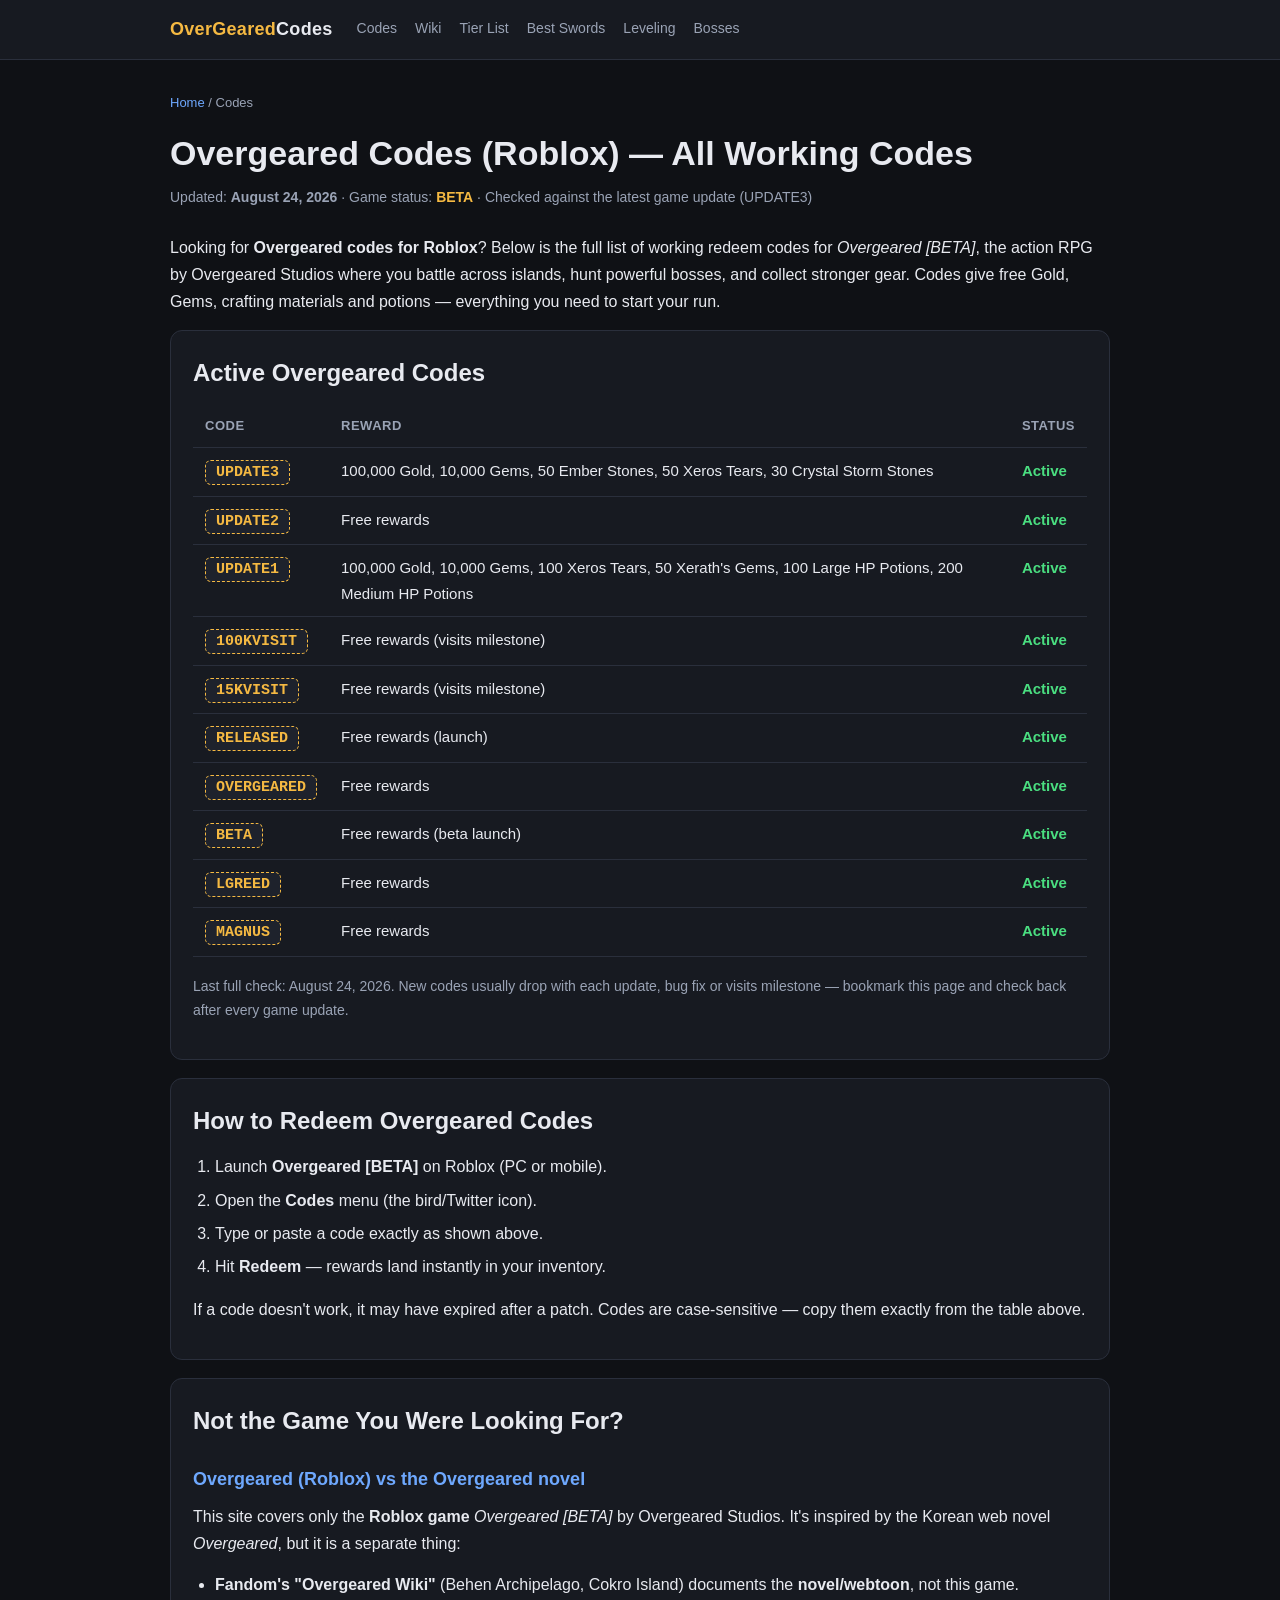
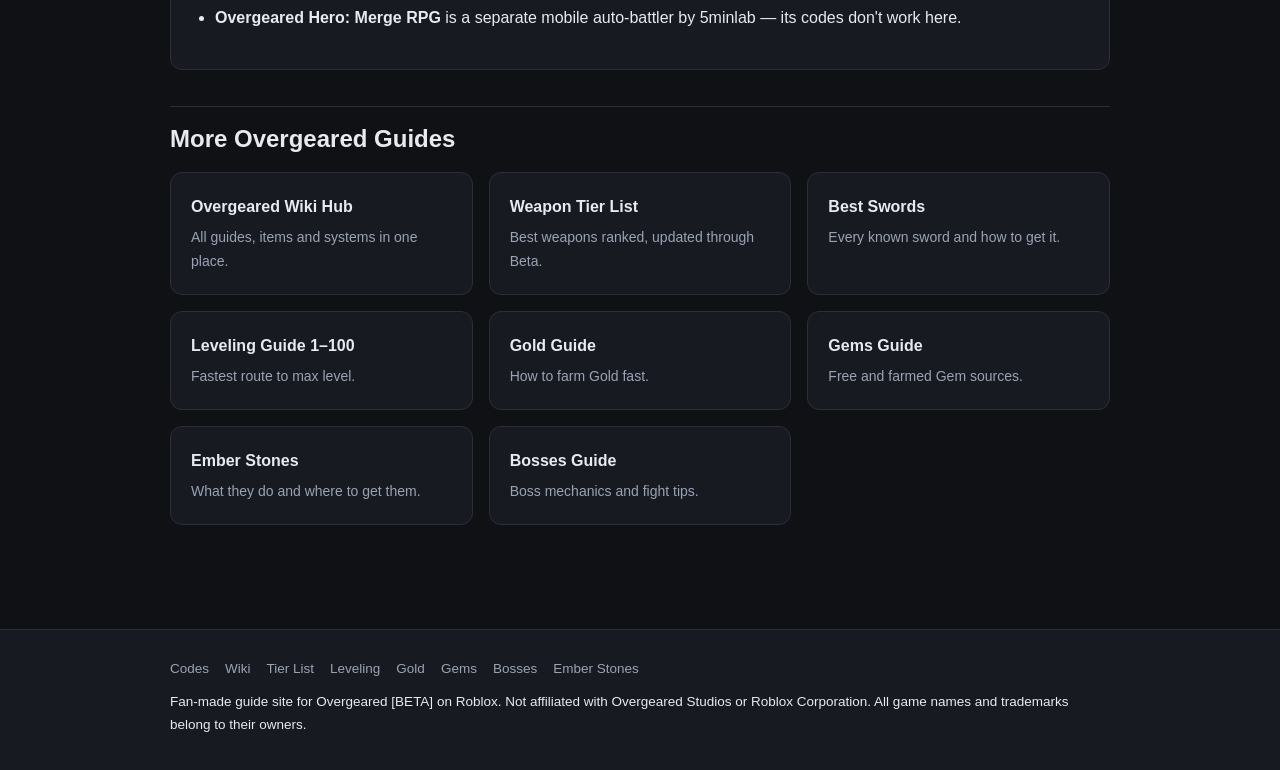
==== index.html @ c85db1fd "overgeared codes site: 9 pages, seo optimized" ====
<!DOCTYPE html>
<html lang="en">
<head>
  <meta charset="UTF-8">
  <meta name="viewport" content="width=device-width, initial-scale=1.0">
  <title>Overgeared Codes (Roblox) — All Working Codes, August 2026</title>
  <meta name="description" content="All working Overgeared codes for Roblox, updated August 2026. Redeem for free Gold, Gems, Ember Stones and Xeros Tears. Full reward list and how to redeem.">
  <link rel="canonical" href="https://overgeared-site.vercel.app/index.html">
  <link rel="stylesheet" href="style.css">
  <!-- GA snippet placeholder: add gtag in Level 5 -->
</head>
<body>
  <header class="site-header">
    <div class="header-inner">
      <a class="brand" href="./index.html">OverGeared<span>Codes</span></a>
      <nav class="nav">
        <a href="./index.html">Codes</a>
        <a href="./wiki.html">Wiki</a>
        <a href="./tier-list.html">Tier List</a>
        <a href="./best-swords.html">Best Swords</a>
        <a href="./leveling-guide.html">Leveling</a>
        <a href="./bosses.html">Bosses</a>
      </nav>
    </div>
  </header>

  <main>
    <p class="breadcrumb"><a href="./index.html">Home</a> / Codes</p>
    <h1>Overgeared Codes (Roblox) — All Working Codes</h1>
    <p class="meta-line">Updated: <strong>August 24, 2026</strong> · Game status: <span class="status-beta">BETA</span> · Checked against the latest game update (UPDATE3)</p>

    <p>Looking for <strong>Overgeared codes for Roblox</strong>? Below is the full list of working redeem codes for <em>Overgeared [BETA]</em>, the action RPG by Overgeared Studios where you battle across islands, hunt powerful bosses, and collect stronger gear. Codes give free Gold, Gems, crafting materials and potions — everything you need to start your run.</p>

    <div class="card">
      <h2>Active Overgeared Codes</h2>
      <table>
        <tr><th>Code</th><th>Reward</th><th>Status</th></tr>
        <tr><td><span class="code">UPDATE3</span></td><td>100,000 Gold, 10,000 Gems, 50 Ember Stones, 50 Xeros Tears, 30 Crystal Storm Stones</td><td class="status-active">Active</td></tr>
        <tr><td><span class="code">UPDATE2</span></td><td>Free rewards</td><td class="status-active">Active</td></tr>
        <tr><td><span class="code">UPDATE1</span></td><td>100,000 Gold, 10,000 Gems, 100 Xeros Tears, 50 Xerath's Gems, 100 Large HP Potions, 200 Medium HP Potions</td><td class="status-active">Active</td></tr>
        <tr><td><span class="code">100KVISIT</span></td><td>Free rewards (visits milestone)</td><td class="status-active">Active</td></tr>
        <tr><td><span class="code">15KVISIT</span></td><td>Free rewards (visits milestone)</td><td class="status-active">Active</td></tr>
        <tr><td><span class="code">RELEASED</span></td><td>Free rewards (launch)</td><td class="status-active">Active</td></tr>
        <tr><td><span class="code">OVERGEARED</span></td><td>Free rewards</td><td class="status-active">Active</td></tr>
        <tr><td><span class="code">BETA</span></td><td>Free rewards (beta launch)</td><td class="status-active">Active</td></tr>
        <tr><td><span class="code">LGREED</span></td><td>Free rewards</td><td class="status-active">Active</td></tr>
        <tr><td><span class="code">MAGNUS</span></td><td>Free rewards</td><td class="status-active">Active</td></tr>
      </table>
      <p style="font-size:14px;color:var(--text-dim)">Last full check: August 24, 2026. New codes usually drop with each update, bug fix or visits milestone — bookmark this page and check back after every game update.</p>
    </div>

    <div class="card">
      <h2>How to Redeem Overgeared Codes</h2>
      <ol>
        <li>Launch <strong>Overgeared [BETA]</strong> on Roblox (PC or mobile).</li>
        <li>Open the <strong>Codes</strong> menu (the bird/Twitter icon).</li>
        <li>Type or paste a code exactly as shown above.</li>
        <li>Hit <strong>Redeem</strong> — rewards land instantly in your inventory.</li>
      </ol>
      <p>If a code doesn't work, it may have expired after a patch. Codes are case-sensitive — copy them exactly from the table above.</p>
    </div>

    <div class="card">
      <h2>Not the Game You Were Looking For?</h2>
      <h3>Overgeared (Roblox) vs the Overgeared novel</h3>
      <p>This site covers only the <strong>Roblox game</strong> <em>Overgeared [BETA]</em> by Overgeared Studios. It's inspired by the Korean web novel <em>Overgeared</em>, but it is a separate thing:</p>
      <ul>
        <li><strong>Fandom's "Overgeared Wiki"</strong> (Behen Archipelago, Cokro Island) documents the <strong>novel/webtoon</strong>, not this game.</li>
        <li><strong>Overgeared Hero: Merge RPG</strong> is a separate mobile auto-battler by 5minlab — its codes don't work here.</li>
      </ul>
    </div>

    <h2>More Overgeared Guides</h2>
    <div class="hub-grid">
      <a class="hub-card" href="./wiki.html"><h3>Overgeared Wiki Hub</h3><p>All guides, items and systems in one place.</p></a>
      <a class="hub-card" href="./tier-list.html"><h3>Weapon Tier List</h3><p>Best weapons ranked, updated through Beta.</p></a>
      <a class="hub-card" href="./best-swords.html"><h3>Best Swords</h3><p>Every known sword and how to get it.</p></a>
      <a class="hub-card" href="./leveling-guide.html"><h3>Leveling Guide 1–100</h3><p>Fastest route to max level.</p></a>
      <a class="hub-card" href="./gold-guide.html"><h3>Gold Guide</h3><p>How to farm Gold fast.</p></a>
      <a class="hub-card" href="./gems-guide.html"><h3>Gems Guide</h3><p>Free and farmed Gem sources.</p></a>
      <a class="hub-card" href="./ember-stones.html"><h3>Ember Stones</h3><p>What they do and where to get them.</p></a>
      <a class="hub-card" href="./bosses.html"><h3>Bosses Guide</h3><p>Boss mechanics and fight tips.</p></a>
    </div>
  </main>

  <footer class="site-footer">
    <div class="footer-inner">
      <nav>
        <a href="./index.html">Codes</a>
        <a href="./wiki.html">Wiki</a>
        <a href="./tier-list.html">Tier List</a>
        <a href="./leveling-guide.html">Leveling</a>
        <a href="./gold-guide.html">Gold</a>
        <a href="./gems-guide.html">Gems</a>
        <a href="./bosses.html">Bosses</a>
        <a href="./ember-stones.html">Ember Stones</a>
      </nav>
      <p>Fan-made guide site for Overgeared [BETA] on Roblox. Not affiliated with Overgeared Studios or Roblox Corporation. All game names and trademarks belong to their owners.</p>
    </div>
  </footer>
</body>
</html>
---- style.css ----
/* Overgeared Codes Hub — Roblox fan guide site */
:root {
  --bg: #0f1115;
  --bg-card: #171a21;
  --bg-card-2: #1e222c;
  --border: #2a2f3c;
  --text: #e8eaf0;
  --text-dim: #9aa3b5;
  --accent: #f5b942;
  --accent-2: #6ea8fe;
  --ok: #4ade80;
  --bad: #f87171;
}
* { box-sizing: border-box; margin: 0; padding: 0; }
html { scroll-behavior: smooth; }
body {
  font-family: -apple-system, BlinkMacSystemFont, "Segoe UI", Roboto, "Helvetica Neue", Arial, sans-serif;
  background: var(--bg); color: var(--text); line-height: 1.7;
}
a { color: var(--accent-2); text-decoration: none; }
a:hover { text-decoration: underline; }

/* header */
.site-header { background: var(--bg-card); border-bottom: 1px solid var(--border); position: sticky; top: 0; z-index: 10; }
.header-inner { max-width: 980px; margin: 0 auto; padding: 14px 20px; display: flex; align-items: center; gap: 24px; flex-wrap: wrap; }
.brand { font-weight: 800; font-size: 18px; color: var(--accent); letter-spacing: .3px; }
.brand span { color: var(--text); }
.nav { display: flex; gap: 18px; flex-wrap: wrap; font-size: 14px; }
.nav a { color: var(--text-dim); }
.nav a:hover { color: var(--text); }

/* layout */
main { max-width: 980px; margin: 0 auto; padding: 32px 20px 64px; }
.breadcrumb { font-size: 13px; color: var(--text-dim); margin-bottom: 18px; }
h1 { font-size: 34px; line-height: 1.25; margin-bottom: 12px; }
h2 { font-size: 24px; margin: 36px 0 12px; padding-top: 12px; border-top: 1px solid var(--border); }
h3 { font-size: 18px; margin: 22px 0 8px; color: var(--accent-2); }
p { margin-bottom: 14px; color: var(--text); }
ul, ol { margin: 0 0 16px 22px; }
li { margin-bottom: 6px; }
.meta-line { color: var(--text-dim); font-size: 14px; margin-bottom: 24px; }

/* cards & tables */
.card { background: var(--bg-card); border: 1px solid var(--border); border-radius: 12px; padding: 22px; margin-bottom: 18px; }
.card h2:first-child, .card h3:first-child { margin-top: 0; border-top: none; padding-top: 0; }
table { width: 100%; border-collapse: collapse; font-size: 15px; margin: 10px 0 18px; }
th, td { text-align: left; padding: 10px 12px; border-bottom: 1px solid var(--border); vertical-align: top; }
th { color: var(--text-dim); font-size: 13px; text-transform: uppercase; letter-spacing: .5px; }
.code { font-family: ui-monospace, SFMono-Regular, Menlo, monospace; background: var(--bg-card-2); border: 1px dashed var(--accent); color: var(--accent); padding: 3px 10px; border-radius: 6px; font-weight: 700; }
.status-active { color: var(--ok); font-weight: 700; }
.status-beta { color: var(--accent); font-weight: 700; }
.callout { background: #1a2030; border-left: 4px solid var(--accent-2); padding: 14px 18px; border-radius: 0 8px 8px 0; margin: 16px 0; font-size: 15px; }
.warn { border-left-color: var(--bad); background: #241a1e; }
.tier-s { color: #f5b942; font-weight: 800; }
.tier-a { color: #6ea8fe; font-weight: 800; }
.tier-b { color: #9aa3b5; font-weight: 800; }
.tag { display: inline-block; background: var(--bg-card-2); border: 1px solid var(--border); color: var(--text-dim); border-radius: 20px; padding: 2px 12px; font-size: 12.5px; margin: 0 6px 8px 0; }

/* hub grid */
.hub-grid { display: grid; grid-template-columns: repeat(auto-fill, minmax(270px, 1fr)); gap: 16px; margin-top: 8px; }
.hub-card { background: var(--bg-card); border: 1px solid var(--border); border-radius: 12px; padding: 20px; transition: border-color .15s; }
.hub-card:hover { border-color: var(--accent); }
.hub-card h3 { margin: 0 0 6px; color: var(--text); font-size: 16px; }
.hub-card p { font-size: 14px; color: var(--text-dim); margin: 0; }

/* footer */
.site-footer { border-top: 1px solid var(--border); background: var(--bg-card); margin-top: 40px; }
.footer-inner { max-width: 980px; margin: 0 auto; padding: 28px 20px; font-size: 13.5px; color: var(--text-dim); }
.footer-inner a { color: var(--text-dim); }
.footer-inner nav { margin-bottom: 10px; display: flex; gap: 16px; flex-wrap: wrap; }

@media (max-width: 640px) {
  h1 { font-size: 26px; }
  .header-inner { gap: 12px; }
}
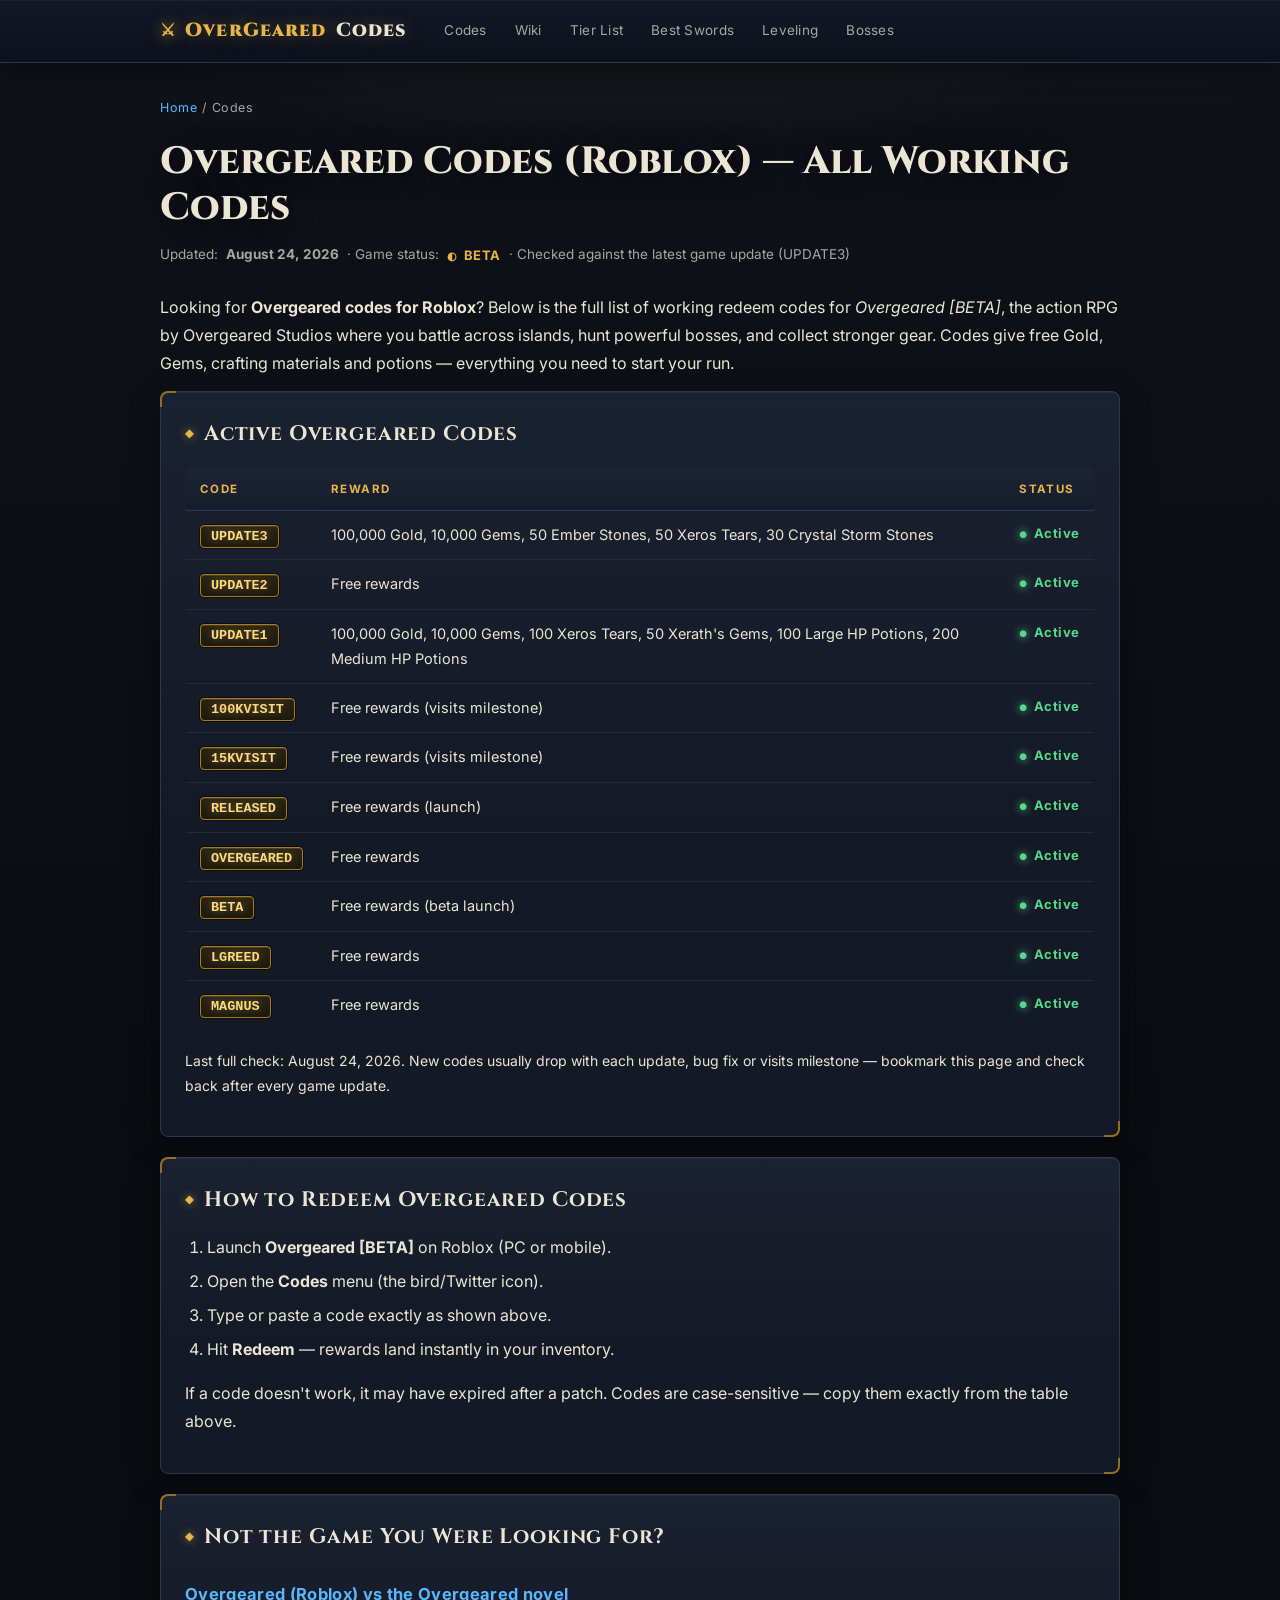
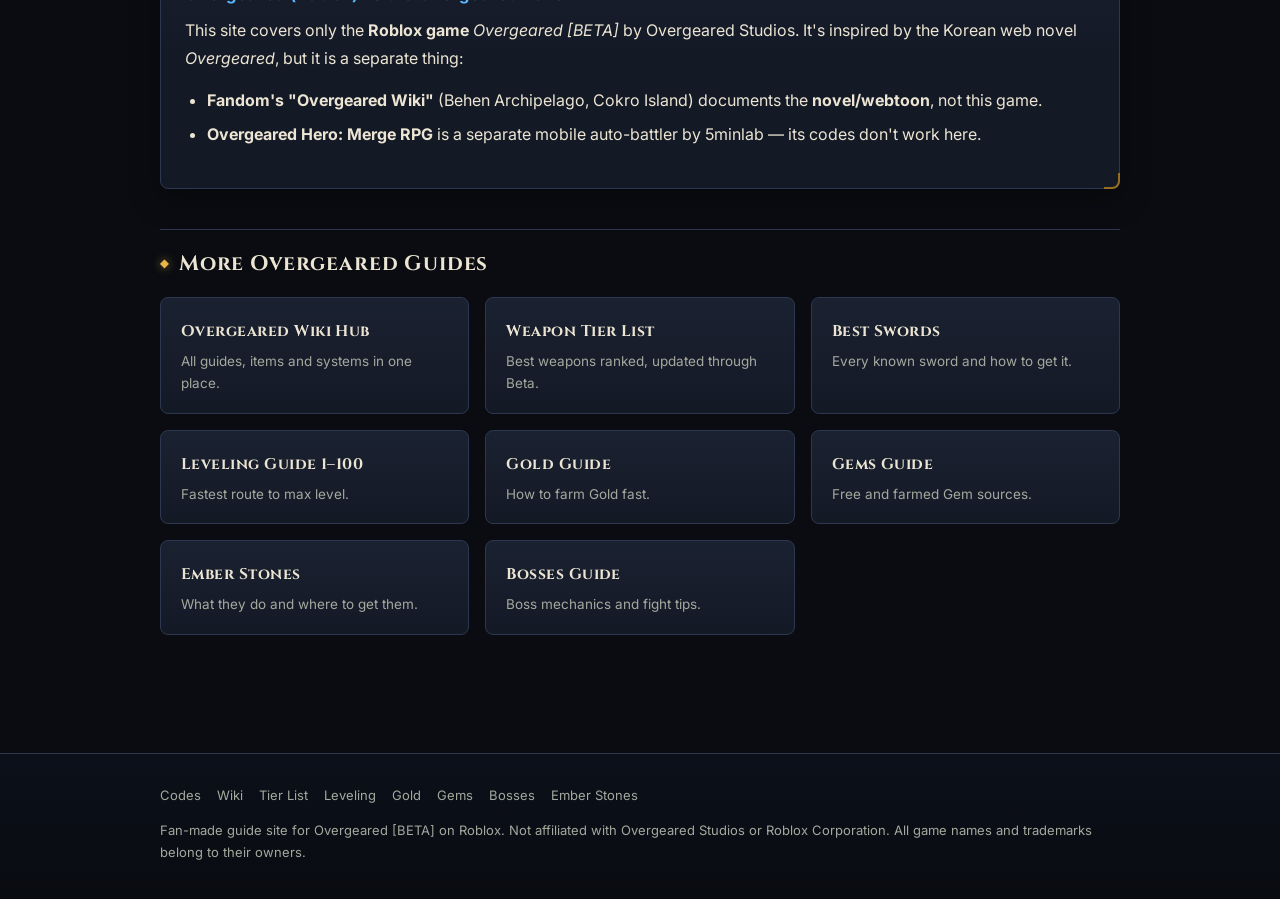
==== commit 90bc5978: "redesign: dark fantasy RPG theme (obsidian/gold, Cinzel display, RPG panels)" ====
--- a/index.html
+++ b/index.html
@@ -6,6 +6,9 @@
   <title>Overgeared Codes (Roblox) — All Working Codes, August 2026</title>
   <meta name="description" content="All working Overgeared codes for Roblox, updated August 2026. Redeem for free Gold, Gems, Ember Stones and Xeros Tears. Full reward list and how to redeem.">
   <link rel="canonical" href="https://overgeared-site.vercel.app/index.html">
+  <link rel="preconnect" href="https://fonts.googleapis.com">
+  <link rel="preconnect" href="https://fonts.gstatic.com" crossorigin>
+  <link rel="stylesheet" href="https://fonts.googleapis.com/css2?family=Cinzel:wght@700;800;900&family=Inter:wght@400;600;700&display=swap">
   <link rel="stylesheet" href="style.css">
   <!-- GA snippet placeholder: add gtag in Level 5 -->
 </head>
--- a/style.css
+++ b/style.css
@@ -1,75 +1,207 @@
-/* Overgeared Codes Hub — Roblox fan guide site */
+/* ============================================================
+   Overgeared Codes Hub — Dark Fantasy RPG theme
+   黑曜石 / 鎏金 / 宝石蓝 / 余烬橙 · 统一游戏画风
+   ============================================================ */
 :root {
-  --bg: #0f1115;
-  --bg-card: #171a21;
-  --bg-card-2: #1e222c;
-  --border: #2a2f3c;
-  --text: #e8eaf0;
-  --text-dim: #9aa3b5;
-  --accent: #f5b942;
-  --accent-2: #6ea8fe;
-  --ok: #4ade80;
-  --bad: #f87171;
+  --bg-0: #0a0c11;
+  --bg-1: #0e1219;
+  --panel: #141926;
+  --panel-2: #1a2130;
+  --steel: #2d3850;
+  --steel-hi: #3d4b6a;
+  --gold: #e8b54a;
+  --gold-hi: #ffd97e;
+  --gold-deep: #a97a1e;
+  --ember: #ff6a3d;
+  --gem: #58b7ff;
+  --ink: #ece5d3;
+  --ink-dim: #a4a99e;
+  --ok: #57d98a;
+  --bad: #f07a6a;
+  --font-display: "Cinzel", "Songti SC", serif;
+  --font-body: "Inter", -apple-system, BlinkMacSystemFont, "Segoe UI", "PingFang SC", sans-serif;
+  --font-mono: ui-monospace, SFMono-Regular, Menlo, monospace;
 }
 * { box-sizing: border-box; margin: 0; padding: 0; }
 html { scroll-behavior: smooth; }
+
 body {
-  font-family: -apple-system, BlinkMacSystemFont, "Segoe UI", Roboto, "Helvetica Neue", Arial, sans-serif;
-  background: var(--bg); color: var(--text); line-height: 1.7;
-}
-a { color: var(--accent-2); text-decoration: none; }
-a:hover { text-decoration: underline; }
-
-/* header */
-.site-header { background: var(--bg-card); border-bottom: 1px solid var(--border); position: sticky; top: 0; z-index: 10; }
-.header-inner { max-width: 980px; margin: 0 auto; padding: 14px 20px; display: flex; align-items: center; gap: 24px; flex-wrap: wrap; }
-.brand { font-weight: 800; font-size: 18px; color: var(--accent); letter-spacing: .3px; }
-.brand span { color: var(--text); }
-.nav { display: flex; gap: 18px; flex-wrap: wrap; font-size: 14px; }
-.nav a { color: var(--text-dim); }
-.nav a:hover { color: var(--text); }
-
-/* layout */
-main { max-width: 980px; margin: 0 auto; padding: 32px 20px 64px; }
-.breadcrumb { font-size: 13px; color: var(--text-dim); margin-bottom: 18px; }
-h1 { font-size: 34px; line-height: 1.25; margin-bottom: 12px; }
-h2 { font-size: 24px; margin: 36px 0 12px; padding-top: 12px; border-top: 1px solid var(--border); }
-h3 { font-size: 18px; margin: 22px 0 8px; color: var(--accent-2); }
-p { margin-bottom: 14px; color: var(--text); }
+  font-family: var(--font-body);
+  color: var(--ink);
+  line-height: 1.75;
+  background:
+    radial-gradient(1100px 480px at 50% -140px, rgba(232,181,74,.10), transparent 62%),
+    radial-gradient(900px 420px at 88% -120px, rgba(255,106,61,.05), transparent 60%),
+    linear-gradient(180deg, var(--bg-1), var(--bg-0) 44%);
+  background-color: var(--bg-0);
+  min-height: 100vh;
+}
+
+::selection { background: rgba(232,181,74,.30); }
+a { color: var(--gem); text-decoration: none; }
+a:hover { color: var(--gold-hi); }
+
+/* ---------- 顶栏 ---------- */
+.site-header {
+  background: linear-gradient(180deg, #121826, #0d111b);
+  border-bottom: 1px solid var(--steel);
+  box-shadow: 0 1px 0 rgba(255,255,255,.04) inset, 0 6px 24px rgba(0,0,0,.45);
+  position: sticky; top: 0; z-index: 10;
+}
+.header-inner { max-width: 1000px; margin: 0 auto; padding: 13px 20px; display: flex; align-items: center; gap: 26px; flex-wrap: wrap; }
+.brand {
+  font-family: var(--font-display);
+  font-weight: 900; font-size: 19px; letter-spacing: .06em;
+  color: var(--gold);
+  text-shadow: 0 0 18px rgba(232,181,74,.35);
+  display: flex; align-items: center; gap: 9px;
+}
+.brand::before { content: "⚔"; font-size: 17px; filter: drop-shadow(0 0 6px rgba(232,181,74,.5)); }
+.brand span { color: var(--ink); }
+.brand:hover { color: var(--gold-hi); text-decoration: none; }
+.nav { display: flex; gap: 4px; flex-wrap: wrap; font-size: 13.5px; }
+.nav a {
+  color: var(--ink-dim); padding: 5px 11px; border-radius: 4px;
+  border: 1px solid transparent; letter-spacing: .02em;
+}
+.nav a:hover {
+  color: var(--gold-hi); border-color: var(--steel);
+  background: rgba(232,181,74,.06); text-decoration: none;
+}
+
+/* ---------- 版心 ---------- */
+main { max-width: 1000px; margin: 0 auto; padding: 34px 20px 70px; }
+.breadcrumb { font-size: 12.5px; color: var(--ink-dim); margin-bottom: 20px; letter-spacing: .04em; }
+
+h1 {
+  font-family: var(--font-display);
+  font-weight: 800; font-size: clamp(26px, 4.6vw, 38px);
+  line-height: 1.22; margin-bottom: 12px; color: var(--ink);
+  text-shadow: 0 2px 24px rgba(0,0,0,.6);
+}
+h2 {
+  font-family: var(--font-display);
+  font-weight: 700; font-size: 21px; letter-spacing: .04em;
+  margin: 40px 0 14px; padding-top: 16px;
+  border-top: 1px solid var(--steel);
+  position: relative;
+}
+h2::before {
+  content: "◆"; color: var(--gold); font-size: 11px; vertical-align: 3px;
+  margin-right: 10px; text-shadow: 0 0 10px rgba(232,181,74,.6);
+}
+h3 { font-size: 16.5px; margin: 24px 0 8px; color: var(--gem); font-weight: 700; letter-spacing: .02em; }
+p { margin-bottom: 14px; }
 ul, ol { margin: 0 0 16px 22px; }
 li { margin-bottom: 6px; }
-.meta-line { color: var(--text-dim); font-size: 14px; margin-bottom: 24px; }
-
-/* cards & tables */
-.card { background: var(--bg-card); border: 1px solid var(--border); border-radius: 12px; padding: 22px; margin-bottom: 18px; }
+.meta-line {
+  color: var(--ink-dim); font-size: 13.5px; margin-bottom: 26px;
+  display: flex; align-items: center; gap: 8px; flex-wrap: wrap;
+}
+
+/* ---------- RPG 面板卡片 ---------- */
+.card {
+  position: relative;
+  background: linear-gradient(180deg, var(--panel-2), var(--panel) 58%);
+  border: 1px solid var(--steel);
+  border-radius: 8px;
+  padding: 24px;
+  margin-bottom: 20px;
+  box-shadow:
+    0 1px 0 rgba(255,255,255,.05) inset,
+    0 10px 30px rgba(0,0,0,.35);
+}
+/* 面板四角鎏金包角 */
+.card::before, .card::after {
+  content: ""; position: absolute; width: 14px; height: 14px;
+  border: 2px solid var(--gold-deep); opacity: .85;
+}
+.card::before { top: -1px; left: -1px; border-right: none; border-bottom: none; border-radius: 8px 0 0 0; }
+.card::after  { bottom: -1px; right: -1px; border-left: none; border-top: none; border-radius: 0 0 8px 0; }
 .card h2:first-child, .card h3:first-child { margin-top: 0; border-top: none; padding-top: 0; }
-table { width: 100%; border-collapse: collapse; font-size: 15px; margin: 10px 0 18px; }
-th, td { text-align: left; padding: 10px 12px; border-bottom: 1px solid var(--border); vertical-align: top; }
-th { color: var(--text-dim); font-size: 13px; text-transform: uppercase; letter-spacing: .5px; }
-.code { font-family: ui-monospace, SFMono-Regular, Menlo, monospace; background: var(--bg-card-2); border: 1px dashed var(--accent); color: var(--accent); padding: 3px 10px; border-radius: 6px; font-weight: 700; }
-.status-active { color: var(--ok); font-weight: 700; }
-.status-beta { color: var(--accent); font-weight: 700; }
-.callout { background: #1a2030; border-left: 4px solid var(--accent-2); padding: 14px 18px; border-radius: 0 8px 8px 0; margin: 16px 0; font-size: 15px; }
-.warn { border-left-color: var(--bad); background: #241a1e; }
-.tier-s { color: #f5b942; font-weight: 800; }
-.tier-a { color: #6ea8fe; font-weight: 800; }
-.tier-b { color: #9aa3b5; font-weight: 800; }
-.tag { display: inline-block; background: var(--bg-card-2); border: 1px solid var(--border); color: var(--text-dim); border-radius: 20px; padding: 2px 12px; font-size: 12.5px; margin: 0 6px 8px 0; }
-
-/* hub grid */
-.hub-grid { display: grid; grid-template-columns: repeat(auto-fill, minmax(270px, 1fr)); gap: 16px; margin-top: 8px; }
-.hub-card { background: var(--bg-card); border: 1px solid var(--border); border-radius: 12px; padding: 20px; transition: border-color .15s; }
-.hub-card:hover { border-color: var(--accent); }
-.hub-card h3 { margin: 0 0 6px; color: var(--text); font-size: 16px; }
-.hub-card p { font-size: 14px; color: var(--text-dim); margin: 0; }
-
-/* footer */
-.site-footer { border-top: 1px solid var(--border); background: var(--bg-card); margin-top: 40px; }
-.footer-inner { max-width: 980px; margin: 0 auto; padding: 28px 20px; font-size: 13.5px; color: var(--text-dim); }
-.footer-inner a { color: var(--text-dim); }
-.footer-inner nav { margin-bottom: 10px; display: flex; gap: 16px; flex-wrap: wrap; }
-
-@media (max-width: 640px) {
-  h1 { font-size: 26px; }
-  .header-inner { gap: 12px; }
-}
+
+/* ---------- 表格：装备清单 ---------- */
+table {
+  width: 100%; border-collapse: collapse; font-size: 14.5px;
+  margin: 12px 0 18px; border: 1px solid var(--steel); border-radius: 6px;
+  overflow: hidden;
+}
+th {
+  background: linear-gradient(180deg, #1c2434, #161c2a);
+  color: var(--gold); font-size: 11.5px; text-transform: uppercase;
+  letter-spacing: .12em; text-align: left; padding: 11px 14px;
+  border-bottom: 1px solid var(--steel);
+}
+td { padding: 11px 14px; border-bottom: 1px solid rgba(45,56,80,.55); vertical-align: top; }
+tr:last-child td { border-bottom: none; }
+tbody tr:hover td { background: rgba(232,181,74,.045); }
+
+/* ---------- 兑换码：金装物品 ---------- */
+.code {
+  font-family: var(--font-mono); font-weight: 700; font-size: 13.5px;
+  color: var(--gold-hi); background: linear-gradient(180deg, #2a2413, #1d190d);
+  border: 1px solid var(--gold-deep);
+  padding: 3px 10px; border-radius: 4px; white-space: nowrap;
+  text-shadow: 0 0 8px rgba(255,217,126,.35);
+  box-shadow: 0 0 0 1px rgba(0,0,0,.5), 0 1px 0 rgba(255,217,126,.15) inset;
+}
+.status-active { color: var(--ok); font-weight: 700; font-size: 13px; letter-spacing: .04em; }
+.status-active::before { content: "●"; font-size: 9px; margin-right: 6px; text-shadow: 0 0 8px var(--ok); }
+.status-beta { color: var(--gold); font-weight: 700; font-size: 13px; letter-spacing: .04em; }
+.status-beta::before { content: "◐"; font-size: 11px; margin-right: 6px; }
+
+/* ---------- 任务面板 / 提示 ---------- */
+.callout {
+  background: linear-gradient(180deg, #1a2233, #151c2b);
+  border: 1px solid var(--steel); border-left: 3px solid var(--gem);
+  padding: 16px 20px; border-radius: 0 8px 8px 0; margin: 18px 0; font-size: 14.5px;
+  box-shadow: 0 6px 20px rgba(0,0,0,.3);
+}
+.warn { border-left-color: var(--bad); background: linear-gradient(180deg, #2a1c20, #1e1518); }
+
+/* ---------- 稀有度徽章 ---------- */
+.tier-s, .tier-a, .tier-b {
+  display: inline-block; font-family: var(--font-display); font-weight: 800;
+  font-size: 13px; padding: 1px 12px; border-radius: 3px; letter-spacing: .1em;
+}
+.tier-s { color: #1a1206; background: linear-gradient(180deg, var(--gold-hi), var(--gold)); box-shadow: 0 0 14px rgba(232,181,74,.45); }
+.tier-a { color: #0b1622; background: linear-gradient(180deg, #8ed0ff, var(--gem)); box-shadow: 0 0 12px rgba(88,183,255,.35); }
+.tier-b { color: var(--ink); background: linear-gradient(180deg, var(--steel-hi), var(--steel)); }
+
+.tag {
+  display: inline-block; background: var(--panel-2); border: 1px solid var(--steel);
+  color: var(--ink-dim); border-radius: 20px; padding: 2px 12px; font-size: 12px;
+  margin: 0 6px 8px 0;
+}
+
+/* ---------- Hub 格子：物品槽 ---------- */
+.hub-grid { display: grid; grid-template-columns: repeat(auto-fill, minmax(272px, 1fr)); gap: 16px; margin-top: 10px; }
+.hub-card {
+  background: linear-gradient(180deg, var(--panel-2), var(--panel));
+  border: 1px solid var(--steel); border-radius: 8px; padding: 20px 20px 18px;
+  transition: transform .16s ease, border-color .16s ease, box-shadow .16s ease;
+}
+.hub-card:hover {
+  transform: translateY(-3px);
+  border-color: var(--gold-deep);
+  box-shadow: 0 0 0 1px rgba(232,181,74,.25), 0 14px 30px rgba(0,0,0,.5);
+  text-decoration: none;
+}
+.hub-card h3 { margin: 0 0 6px; color: var(--ink); font-size: 15.5px; font-family: var(--font-display); letter-spacing: .03em; }
+.hub-card p { font-size: 13.5px; color: var(--ink-dim); margin: 0; line-height: 1.6; }
+
+/* ---------- 页脚 ---------- */
+.site-footer { border-top: 1px solid var(--steel); background: linear-gradient(180deg, #0c101a, #090b10); margin-top: 48px; }
+.footer-inner { max-width: 1000px; margin: 0 auto; padding: 30px 20px; font-size: 13px; color: var(--ink-dim); }
+.footer-inner nav { margin-bottom: 12px; display: flex; gap: 16px; flex-wrap: wrap; }
+.footer-inner a { color: var(--ink-dim); }
+.footer-inner a:hover { color: var(--gold); }
+
+/* ---------- 响应式 ---------- */
+@media (max-width: 700px) {
+  h1 { font-size: 25px; }
+  .header-inner { gap: 10px; }
+  .card { padding: 18px; }
+  table { display: block; overflow-x: auto; white-space: nowrap; }
+  td, th { padding: 9px 12px; }
+}
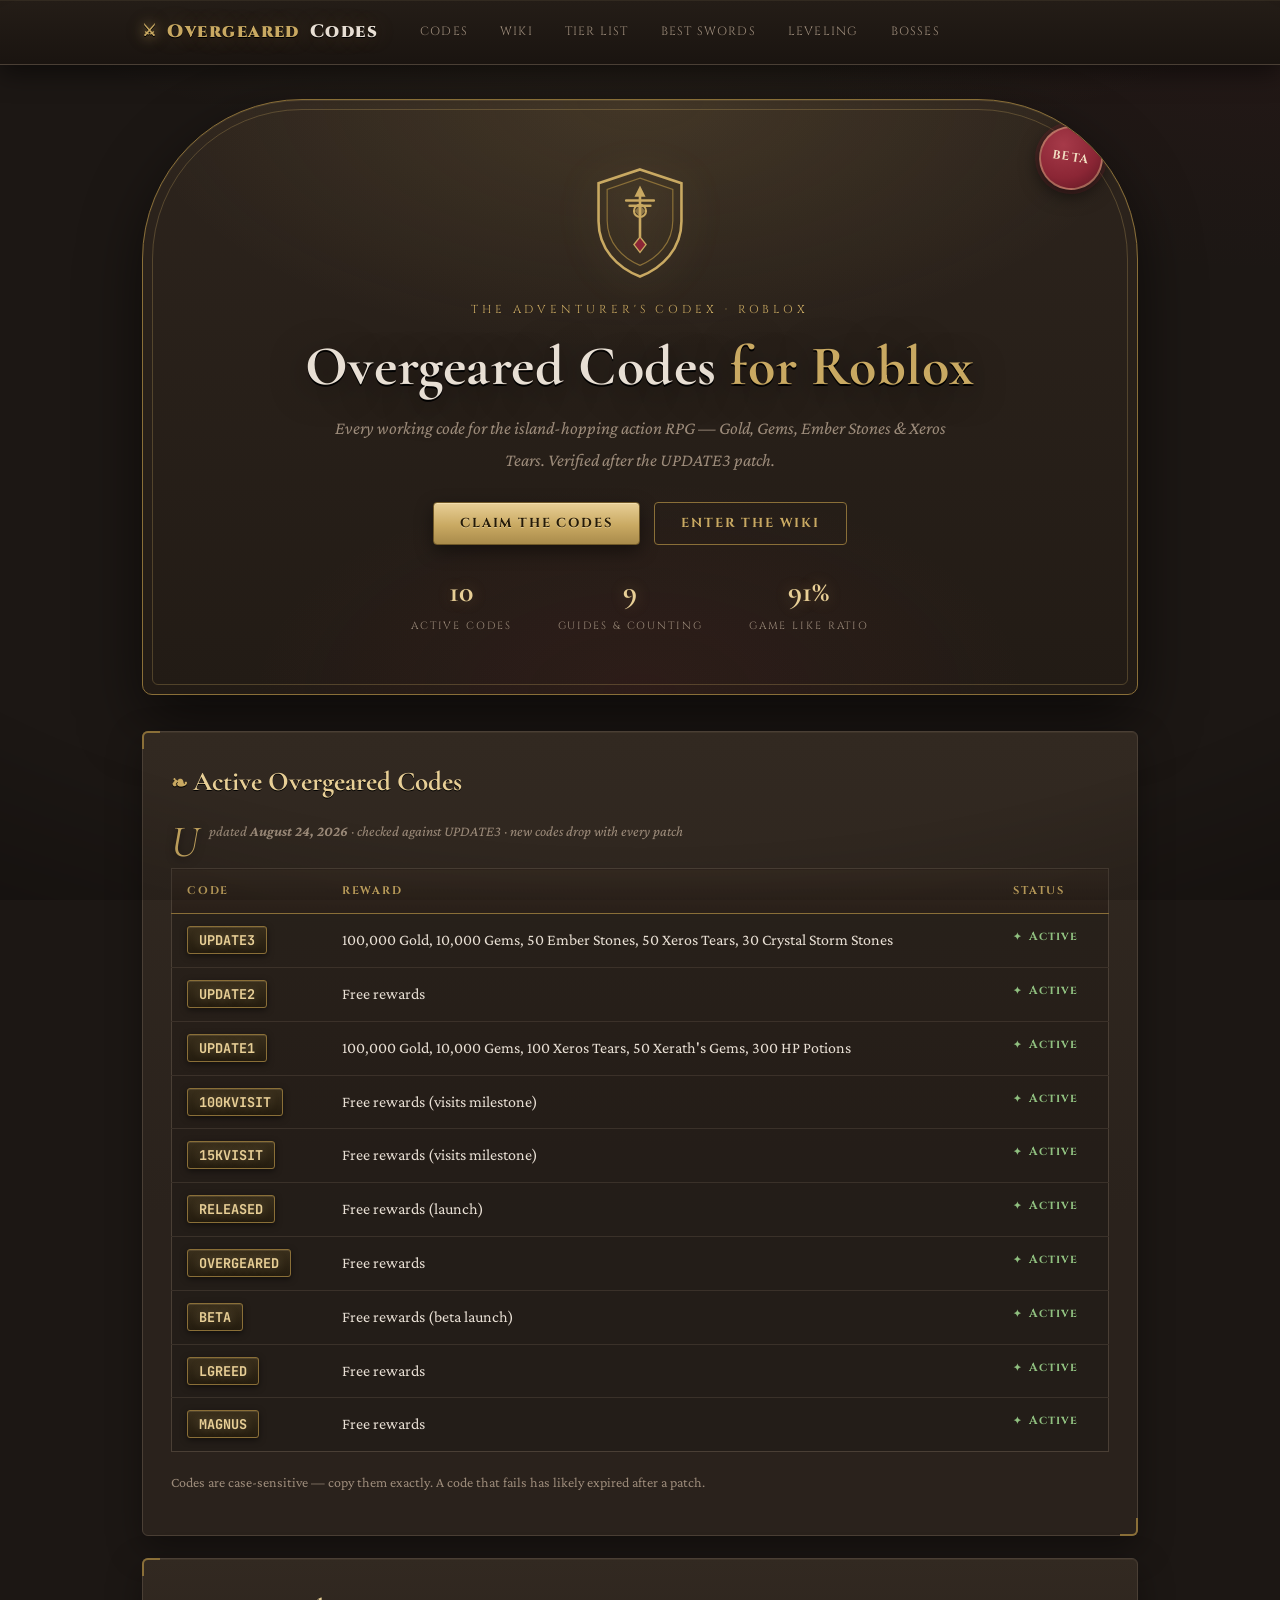
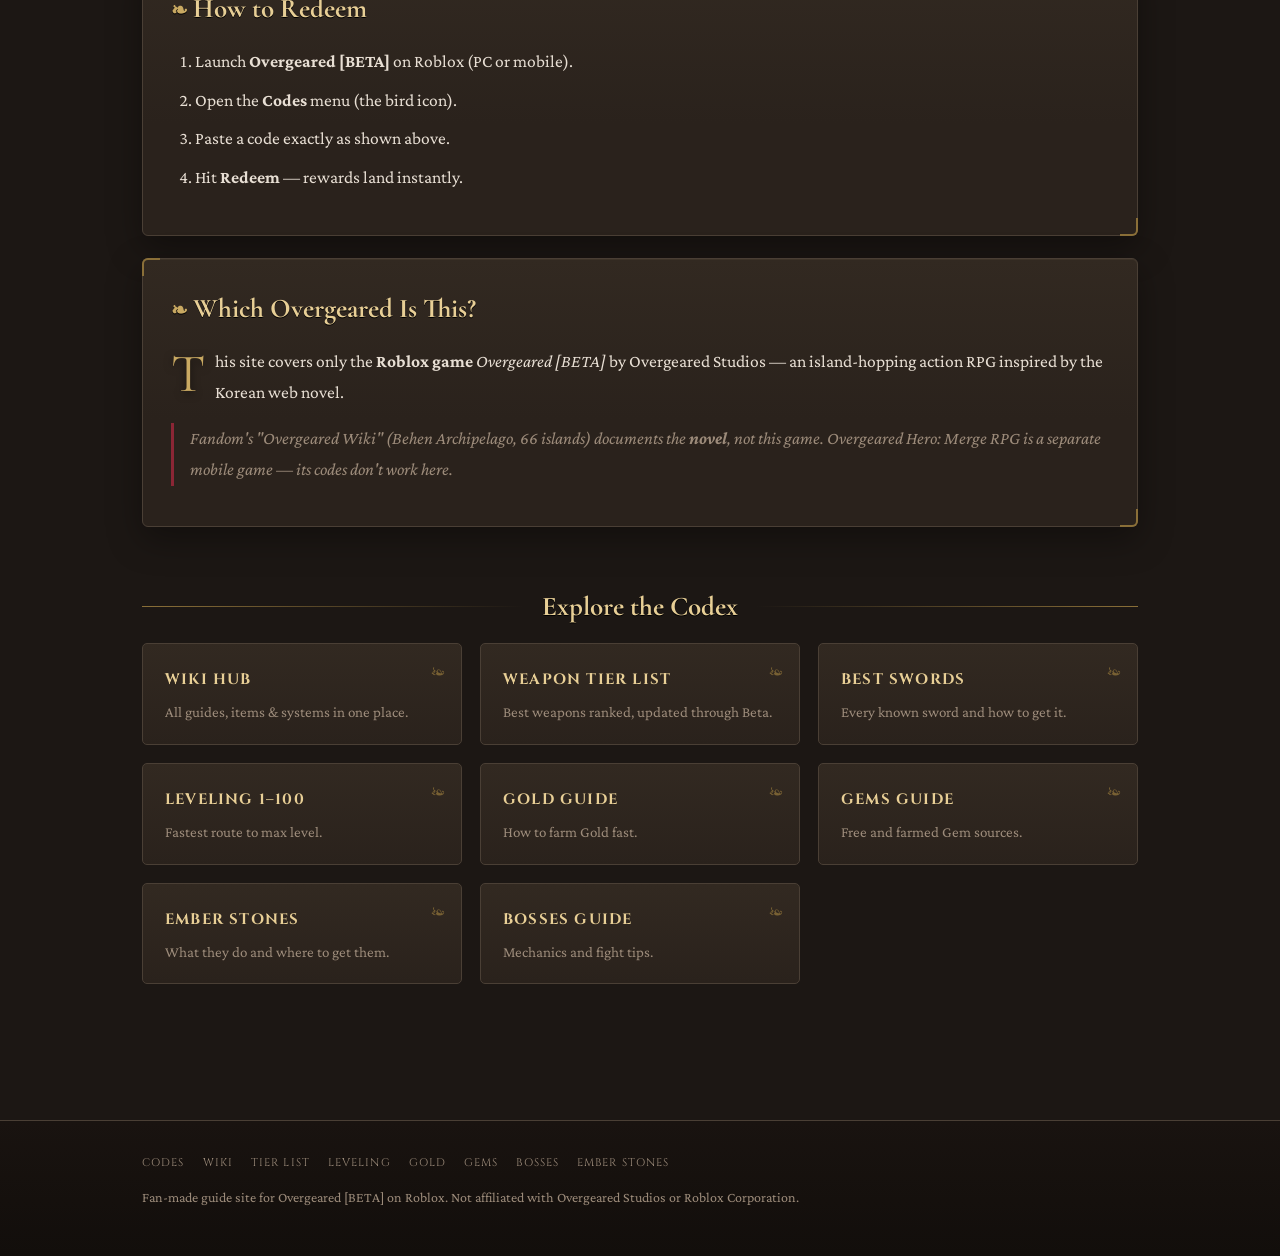
==== commit 4a097329: "redesign v2: adventurer's codex theme - arch hero, crest, wax seal, tome palette (mahogany/brass/par" ====
--- a/index.html
+++ b/index.html
@@ -8,14 +8,14 @@
   <link rel="canonical" href="https://overgeared-site.vercel.app/index.html">
   <link rel="preconnect" href="https://fonts.googleapis.com">
   <link rel="preconnect" href="https://fonts.gstatic.com" crossorigin>
-  <link rel="stylesheet" href="https://fonts.googleapis.com/css2?family=Cinzel:wght@700;800;900&family=Inter:wght@400;600;700&display=swap">
+  <link rel="stylesheet" href="https://fonts.googleapis.com/css2?family=Cormorant+Garamond:wght@600;700&family=Crimson+Pro:wght@400;600&family=Cinzel:wght@600;700;900&family=JetBrains+Mono:wght@700&display=swap">
   <link rel="stylesheet" href="style.css">
   <!-- GA snippet placeholder: add gtag in Level 5 -->
 </head>
 <body>
   <header class="site-header">
     <div class="header-inner">
-      <a class="brand" href="./index.html">OverGeared<span>Codes</span></a>
+      <a class="brand" href="./index.html">Overgeared<span>Codes</span></a>
       <nav class="nav">
         <a href="./index.html">Codes</a>
         <a href="./wiki.html">Wiki</a>
@@ -27,20 +27,46 @@
     </div>
   </header>
 
+  <!-- ═══════════ HERO ═══════════ -->
+  <section class="hero">
+    <div class="hero-inner">
+      <div class="hero-crest" aria-hidden="true">
+        <svg viewBox="0 0 120 132" width="104" height="114" fill="none" xmlns="http://www.w3.org/2000/svg">
+          <path d="M60 4 108 20v44c0 32-22 54-48 64C34 118 12 96 12 64V20L60 4Z" stroke="#C9A962" stroke-width="3"/>
+          <path d="M60 14 98 27v36c0 26-18 44-38 52-20-8-38-26-38-52V27L60 14Z" stroke="#8a6f38" stroke-width="1.4"/>
+          <path d="M60 26v56M60 26l-4 8h8l-4-8Z" stroke="#C9A962" stroke-width="3" stroke-linecap="round"/>
+          <path d="M44 40h32M48 46h24" stroke="#C9A962" stroke-width="3" stroke-linecap="round"/>
+          <path d="M60 82l-7 9 7 9 7-9-7-9Z" fill="#8B2635" stroke="#C9A962" stroke-width="1.6"/>
+          <circle cx="60" cy="52" r="7" stroke="#C9A962" stroke-width="2.4"/>
+          <path d="M60 45l6 7-6 7-6-7 6-7Z" fill="#C9A962" opacity=".55"/>
+        </svg>
+      </div>
+      <p class="hero-overline">The Adventurer's Codex · Roblox</p>
+      <h1>Overgeared Codes <em>for Roblox</em></h1>
+      <p class="hero-sub">Every working code for the island-hopping action RPG — Gold, Gems, Ember Stones &amp; Xeros Tears. Verified after the UPDATE3 patch.</p>
+      <div class="hero-cta">
+        <a class="btn btn-brass" href="#codes">Claim the Codes</a>
+        <a class="btn btn-ghost" href="./wiki.html">Enter the Wiki</a>
+      </div>
+      <div class="hero-stats">
+        <div><b>10</b><span>Active codes</span></div>
+        <div><b>9</b><span>Guides &amp; counting</span></div>
+        <div><b>91%</b><span>Game like ratio</span></div>
+      </div>
+      <span class="wax-seal">BETA</span>
+    </div>
+  </section>
+
   <main>
-    <p class="breadcrumb"><a href="./index.html">Home</a> / Codes</p>
-    <h1>Overgeared Codes (Roblox) — All Working Codes</h1>
-    <p class="meta-line">Updated: <strong>August 24, 2026</strong> · Game status: <span class="status-beta">BETA</span> · Checked against the latest game update (UPDATE3)</p>
-
-    <p>Looking for <strong>Overgeared codes for Roblox</strong>? Below is the full list of working redeem codes for <em>Overgeared [BETA]</em>, the action RPG by Overgeared Studios where you battle across islands, hunt powerful bosses, and collect stronger gear. Codes give free Gold, Gems, crafting materials and potions — everything you need to start your run.</p>
-
-    <div class="card">
+    <!-- ═══════════ CODES ═══════════ -->
+    <section id="codes" class="card">
       <h2>Active Overgeared Codes</h2>
+      <p class="meta-line">Updated <strong>August 24, 2026</strong> · checked against UPDATE3 · new codes drop with every patch</p>
       <table>
         <tr><th>Code</th><th>Reward</th><th>Status</th></tr>
         <tr><td><span class="code">UPDATE3</span></td><td>100,000 Gold, 10,000 Gems, 50 Ember Stones, 50 Xeros Tears, 30 Crystal Storm Stones</td><td class="status-active">Active</td></tr>
         <tr><td><span class="code">UPDATE2</span></td><td>Free rewards</td><td class="status-active">Active</td></tr>
-        <tr><td><span class="code">UPDATE1</span></td><td>100,000 Gold, 10,000 Gems, 100 Xeros Tears, 50 Xerath's Gems, 100 Large HP Potions, 200 Medium HP Potions</td><td class="status-active">Active</td></tr>
+        <tr><td><span class="code">UPDATE1</span></td><td>100,000 Gold, 10,000 Gems, 100 Xeros Tears, 50 Xerath's Gems, 300 HP Potions</td><td class="status-active">Active</td></tr>
         <tr><td><span class="code">100KVISIT</span></td><td>Free rewards (visits milestone)</td><td class="status-active">Active</td></tr>
         <tr><td><span class="code">15KVISIT</span></td><td>Free rewards (visits milestone)</td><td class="status-active">Active</td></tr>
         <tr><td><span class="code">RELEASED</span></td><td>Free rewards (launch)</td><td class="status-active">Active</td></tr>
@@ -49,40 +75,35 @@
         <tr><td><span class="code">LGREED</span></td><td>Free rewards</td><td class="status-active">Active</td></tr>
         <tr><td><span class="code">MAGNUS</span></td><td>Free rewards</td><td class="status-active">Active</td></tr>
       </table>
-      <p style="font-size:14px;color:var(--text-dim)">Last full check: August 24, 2026. New codes usually drop with each update, bug fix or visits milestone — bookmark this page and check back after every game update.</p>
-    </div>
+      <p style="font-size:14px;color:var(--muted-fg)">Codes are case-sensitive — copy them exactly. A code that fails has likely expired after a patch.</p>
+    </section>
 
-    <div class="card">
-      <h2>How to Redeem Overgeared Codes</h2>
-      <ol>
+    <section class="card">
+      <h2>How to Redeem</h2>
+      <ol class="redeem-steps">
         <li>Launch <strong>Overgeared [BETA]</strong> on Roblox (PC or mobile).</li>
-        <li>Open the <strong>Codes</strong> menu (the bird/Twitter icon).</li>
-        <li>Type or paste a code exactly as shown above.</li>
-        <li>Hit <strong>Redeem</strong> — rewards land instantly in your inventory.</li>
+        <li>Open the <strong>Codes</strong> menu (the bird icon).</li>
+        <li>Paste a code exactly as shown above.</li>
+        <li>Hit <strong>Redeem</strong> — rewards land instantly.</li>
       </ol>
-      <p>If a code doesn't work, it may have expired after a patch. Codes are case-sensitive — copy them exactly from the table above.</p>
-    </div>
+    </section>
 
-    <div class="card">
-      <h2>Not the Game You Were Looking For?</h2>
-      <h3>Overgeared (Roblox) vs the Overgeared novel</h3>
-      <p>This site covers only the <strong>Roblox game</strong> <em>Overgeared [BETA]</em> by Overgeared Studios. It's inspired by the Korean web novel <em>Overgeared</em>, but it is a separate thing:</p>
-      <ul>
-        <li><strong>Fandom's "Overgeared Wiki"</strong> (Behen Archipelago, Cokro Island) documents the <strong>novel/webtoon</strong>, not this game.</li>
-        <li><strong>Overgeared Hero: Merge RPG</strong> is a separate mobile auto-battler by 5minlab — its codes don't work here.</li>
-      </ul>
-    </div>
+    <section class="card">
+      <h2>Which Overgeared Is This?</h2>
+      <p>This site covers only the <strong>Roblox game</strong> <em>Overgeared [BETA]</em> by Overgeared Studios — an island-hopping action RPG inspired by the Korean web novel.</p>
+      <p class="disambig">Fandom's "Overgeared Wiki" (Behen Archipelago, 66 islands) documents the <strong>novel</strong>, not this game. <em>Overgeared Hero: Merge RPG</em> is a separate mobile game — its codes don't work here.</p>
+    </section>
 
-    <h2>More Overgeared Guides</h2>
+    <h2 class="section-orn">Explore the Codex</h2>
     <div class="hub-grid">
-      <a class="hub-card" href="./wiki.html"><h3>Overgeared Wiki Hub</h3><p>All guides, items and systems in one place.</p></a>
+      <a class="hub-card" href="./wiki.html"><h3>Wiki Hub</h3><p>All guides, items &amp; systems in one place.</p></a>
       <a class="hub-card" href="./tier-list.html"><h3>Weapon Tier List</h3><p>Best weapons ranked, updated through Beta.</p></a>
       <a class="hub-card" href="./best-swords.html"><h3>Best Swords</h3><p>Every known sword and how to get it.</p></a>
-      <a class="hub-card" href="./leveling-guide.html"><h3>Leveling Guide 1–100</h3><p>Fastest route to max level.</p></a>
+      <a class="hub-card" href="./leveling-guide.html"><h3>Leveling 1–100</h3><p>Fastest route to max level.</p></a>
       <a class="hub-card" href="./gold-guide.html"><h3>Gold Guide</h3><p>How to farm Gold fast.</p></a>
       <a class="hub-card" href="./gems-guide.html"><h3>Gems Guide</h3><p>Free and farmed Gem sources.</p></a>
       <a class="hub-card" href="./ember-stones.html"><h3>Ember Stones</h3><p>What they do and where to get them.</p></a>
-      <a class="hub-card" href="./bosses.html"><h3>Bosses Guide</h3><p>Boss mechanics and fight tips.</p></a>
+      <a class="hub-card" href="./bosses.html"><h3>Bosses Guide</h3><p>Mechanics and fight tips.</p></a>
     </div>
   </main>
 
@@ -98,7 +119,7 @@
         <a href="./bosses.html">Bosses</a>
         <a href="./ember-stones.html">Ember Stones</a>
       </nav>
-      <p>Fan-made guide site for Overgeared [BETA] on Roblox. Not affiliated with Overgeared Studios or Roblox Corporation. All game names and trademarks belong to their owners.</p>
+      <p>Fan-made guide site for Overgeared [BETA] on Roblox. Not affiliated with Overgeared Studios or Roblox Corporation.</p>
     </div>
   </footer>
 </body>
--- a/style.css
+++ b/style.css
@@ -1,207 +1,339 @@
-/* ============================================================
-   Overgeared Codes Hub — Dark Fantasy RPG theme
-   黑曜石 / 鎏金 / 宝石蓝 / 余烬橙 · 统一游戏画风
-   ============================================================ */
+/* ═══════════════════════════════════════════════════════════
+   OVERGEARED CODES · The Adventurer's Codex
+   西方奇幻古卷主题 — 红木 / 橡木 / 羊皮纸 / 黄铜 / 火漆
+   ═══════════════════════════════════════════════════════════ */
 :root {
-  --bg-0: #0a0c11;
-  --bg-1: #0e1219;
-  --panel: #141926;
-  --panel-2: #1a2130;
-  --steel: #2d3850;
-  --steel-hi: #3d4b6a;
-  --gold: #e8b54a;
-  --gold-hi: #ffd97e;
-  --gold-deep: #a97a1e;
-  --ember: #ff6a3d;
-  --gem: #58b7ff;
-  --ink: #ece5d3;
-  --ink-dim: #a4a99e;
-  --ok: #57d98a;
-  --bad: #f07a6a;
-  --font-display: "Cinzel", "Songti SC", serif;
-  --font-body: "Inter", -apple-system, BlinkMacSystemFont, "Segoe UI", "PingFang SC", sans-serif;
-  --font-mono: ui-monospace, SFMono-Regular, Menlo, monospace;
+  --bg: #1C1714;            /* mahogany 红木 */
+  --bg-alt: #251E19;        /* oak 橡木 */
+  --panel: #2a221c;
+  --panel-2: #322921;
+  --fg: #E8DFD4;            /* parchment 羊皮纸 */
+  --muted: #3D332B;
+  --muted-fg: #9C8B7A;
+  --border: #4A3F35;
+  --brass: #C9A962;         /* 黄铜 */
+  --brass-hi: #E8CF96;
+  --brass-deep: #8a6f38;
+  --crimson: #8B2635;       /* 火漆红 */
+  --gem: #7FB4C9;
+  --ok: #8FBF7F;
+  --bad: #C46A5A;
+  --font-heading: "Cormorant Garamond", "Songti SC", serif;
+  --font-body: "Crimson Pro", "Songti SC", Georgia, serif;
+  --font-label: "Cinzel", "Songti SC", serif;
+  --font-mono: "JetBrains Mono", ui-monospace, Menlo, monospace;
 }
 * { box-sizing: border-box; margin: 0; padding: 0; }
 html { scroll-behavior: smooth; }
 
 body {
   font-family: var(--font-body);
-  color: var(--ink);
-  line-height: 1.75;
+  font-size: 17.5px;
+  color: var(--fg);
+  line-height: 1.8;
   background:
-    radial-gradient(1100px 480px at 50% -140px, rgba(232,181,74,.10), transparent 62%),
-    radial-gradient(900px 420px at 88% -120px, rgba(255,106,61,.05), transparent 60%),
-    linear-gradient(180deg, var(--bg-1), var(--bg-0) 44%);
-  background-color: var(--bg-0);
+    radial-gradient(1200px 500px at 50% -160px, rgba(201,169,98,.13), transparent 65%),
+    radial-gradient(900px 500px at 100% 0, rgba(139,38,53,.07), transparent 55%),
+    var(--bg);
   min-height: 100vh;
 }
-
-::selection { background: rgba(232,181,74,.30); }
+/* 古卷暗角 vignette */
+body::after {
+  content: ""; position: fixed; inset: 0; pointer-events: none; z-index: 99;
+  background: radial-gradient(120% 90% at 50% 40%, transparent 60%, rgba(0,0,0,.42) 100%);
+}
+::selection { background: rgba(201,169,98,.35); }
+
 a { color: var(--gem); text-decoration: none; }
-a:hover { color: var(--gold-hi); }
-
-/* ---------- 顶栏 ---------- */
+a:hover { color: var(--brass-hi); }
+a:focus-visible, .btn:focus-visible, .nav a:focus-visible {
+  outline: 2px solid var(--brass); outline-offset: 3px; border-radius: 4px;
+}
+
+/* ─────────── 顶栏 ─────────── */
 .site-header {
-  background: linear-gradient(180deg, #121826, #0d111b);
-  border-bottom: 1px solid var(--steel);
-  box-shadow: 0 1px 0 rgba(255,255,255,.04) inset, 0 6px 24px rgba(0,0,0,.45);
-  position: sticky; top: 0; z-index: 10;
-}
-.header-inner { max-width: 1000px; margin: 0 auto; padding: 13px 20px; display: flex; align-items: center; gap: 26px; flex-wrap: wrap; }
+  background: linear-gradient(180deg, #241d17, #1a1410);
+  border-bottom: 1px solid var(--border);
+  box-shadow: 0 1px 0 rgba(232,207,150,.07) inset, 0 8px 26px rgba(0,0,0,.5);
+  position: sticky; top: 0; z-index: 20;
+}
+.header-inner { max-width: 1040px; margin: 0 auto; padding: 14px 22px; display: flex; align-items: center; gap: 28px; flex-wrap: wrap; }
 .brand {
-  font-family: var(--font-display);
-  font-weight: 900; font-size: 19px; letter-spacing: .06em;
-  color: var(--gold);
-  text-shadow: 0 0 18px rgba(232,181,74,.35);
-  display: flex; align-items: center; gap: 9px;
-}
-.brand::before { content: "⚔"; font-size: 17px; filter: drop-shadow(0 0 6px rgba(232,181,74,.5)); }
-.brand span { color: var(--ink); }
-.brand:hover { color: var(--gold-hi); text-decoration: none; }
-.nav { display: flex; gap: 4px; flex-wrap: wrap; font-size: 13.5px; }
-.nav a {
-  color: var(--ink-dim); padding: 5px 11px; border-radius: 4px;
-  border: 1px solid transparent; letter-spacing: .02em;
-}
-.nav a:hover {
-  color: var(--gold-hi); border-color: var(--steel);
-  background: rgba(232,181,74,.06); text-decoration: none;
-}
-
-/* ---------- 版心 ---------- */
-main { max-width: 1000px; margin: 0 auto; padding: 34px 20px 70px; }
-.breadcrumb { font-size: 12.5px; color: var(--ink-dim); margin-bottom: 20px; letter-spacing: .04em; }
-
-h1 {
-  font-family: var(--font-display);
-  font-weight: 800; font-size: clamp(26px, 4.6vw, 38px);
-  line-height: 1.22; margin-bottom: 12px; color: var(--ink);
-  text-shadow: 0 2px 24px rgba(0,0,0,.6);
-}
+  font-family: var(--font-label); font-weight: 900; font-size: 18px;
+  letter-spacing: .08em; color: var(--brass);
+  text-shadow: 0 1px 0 #000, 0 0 22px rgba(201,169,98,.3);
+  display: flex; align-items: center; gap: 10px;
+}
+.brand::before { content: "⚔"; font-size: 16px; filter: drop-shadow(0 0 6px rgba(201,169,98,.6)); }
+.brand span { color: var(--fg); }
+.brand:hover { color: var(--brass-hi); }
+.nav { display: flex; gap: 4px; flex-wrap: wrap; font-family: var(--font-label); font-size: 12px; letter-spacing: .1em; }
+.nav a { color: var(--muted-fg); padding: 6px 13px; border: 1px solid transparent; border-radius: 3px; text-transform: uppercase; }
+.nav a:hover { color: var(--brass-hi); border-color: var(--border); background: rgba(201,169,98,.07); }
+
+/* ─────────── HERO 拱顶大屏 ─────────── */
+.hero {
+  margin: 34px auto 10px;
+  max-width: 1040px; padding: 0 22px;
+}
+.hero-inner {
+  position: relative;
+  text-align: center;
+  padding: 66px 30px 54px;
+  border: 1px solid var(--brass-deep);
+  border-radius: 160px 160px 10px 10px;      /* 拱门顶 */
+  background:
+    radial-gradient(85% 70% at 50% 0%, rgba(201,169,98,.14), transparent 60%),
+    radial-gradient(60% 55% at 50% 100%, rgba(139,38,53,.10), transparent 65%),
+    linear-gradient(180deg, #2d241d, #221b15);
+  box-shadow:
+    0 1px 0 rgba(232,207,150,.10) inset,
+    0 24px 60px rgba(0,0,0,.55);
+  overflow: hidden;
+}
+/* 拱顶内圈细线 */
+.hero-inner::before {
+  content: ""; position: absolute; inset: 9px;
+  border: 1px solid rgba(201,169,98,.28);
+  border-radius: 150px 150px 6px 6px;
+  pointer-events: none;
+}
+.hero-crest { margin-bottom: 10px; filter: drop-shadow(0 4px 18px rgba(201,169,98,.35)); }
+.hero-overline {
+  font-family: var(--font-label); font-size: 11.5px; letter-spacing: .34em;
+  text-transform: uppercase; color: var(--brass); margin-bottom: 14px;
+}
+.hero h1 {
+  font-family: var(--font-heading); font-weight: 700;
+  font-size: clamp(34px, 6vw, 56px); line-height: 1.12;
+  letter-spacing: .01em; margin: 0 0 14px; color: var(--fg);
+  text-shadow: 0 2px 0 #000, 0 6px 34px rgba(0,0,0,.6);
+}
+.hero h1 em { font-style: normal; color: var(--brass); }
+.hero-sub {
+  max-width: 620px; margin: 0 auto 26px; color: var(--muted-fg);
+  font-size: 18px; font-style: italic;
+}
+.hero-cta { display: flex; gap: 14px; justify-content: center; flex-wrap: wrap; margin-bottom: 30px; }
+.hero-stats { display: flex; gap: 46px; justify-content: center; flex-wrap: wrap; }
+.hero-stats div { text-align: center; }
+.hero-stats b {
+  display: block; font-family: var(--font-heading); font-size: 30px;
+  color: var(--brass-hi); line-height: 1.1; text-shadow: 0 0 16px rgba(201,169,98,.3);
+}
+.hero-stats span { font-family: var(--font-label); font-size: 10.5px; letter-spacing: .18em; text-transform: uppercase; color: var(--muted-fg); }
+
+/* 火漆印章 */
+.wax-seal {
+  position: absolute; top: 26px; right: 34px;
+  width: 64px; height: 64px; border-radius: 50%;
+  background: radial-gradient(circle at 34% 30%, #a63a49, var(--crimson) 58%, #5d1622);
+  border: 2px solid rgba(232,207,150,.4);
+  box-shadow: 0 6px 18px rgba(0,0,0,.55), 0 0 0 4px rgba(139,38,53,.25);
+  font-family: var(--font-label); font-weight: 700; font-size: 12px;
+  letter-spacing: .12em; color: #f0dcc0;
+  display: flex; align-items: center; justify-content: center;
+  transform: rotate(9deg);
+}
+
+/* ─────────── 按钮 ─────────── */
+.btn {
+  display: inline-flex; align-items: center; justify-content: center; gap: 8px; cursor: pointer;
+  font-family: var(--font-label); font-size: 13px; font-weight: 700; line-height: 1;
+  letter-spacing: .14em; text-transform: uppercase;
+  padding: 14px 26px; border-radius: 4px;
+  transition: transform .18s ease, box-shadow .18s ease, background .18s ease;
+}
+.btn-brass {
+  color: #241a08;
+  background: linear-gradient(180deg, var(--brass-hi), var(--brass) 55%, #a98b4b);
+  border: 1px solid #6f5828;
+  box-shadow: 0 1px 0 rgba(255,240,200,.5) inset, 0 6px 18px rgba(0,0,0,.45);
+  text-shadow: 0 1px 0 rgba(255,240,200,.45);
+}
+.btn-brass:hover { transform: translateY(-2px); box-shadow: 0 1px 0 rgba(255,240,200,.5) inset, 0 10px 26px rgba(0,0,0,.5), 0 0 24px rgba(201,169,98,.35); color: #241a08; }
+.btn-ghost {
+  color: var(--brass); background: transparent;
+  border: 1px solid var(--brass-deep);
+}
+.btn-ghost:hover { border-color: var(--brass); background: rgba(201,169,98,.08); transform: translateY(-2px); }
+
+/* ─────────── 版心 / 标题 ─────────── */
+main { max-width: 1040px; margin: 0 auto; padding: 26px 22px 80px; }
+.breadcrumb { font-family: var(--font-label); font-size: 11px; letter-spacing: .14em; text-transform: uppercase; color: var(--muted-fg); margin: 26px 0 14px; }
+
+/* 内页：拱形页眉横幅（不改动 HTML，直接把 h1 做成拱顶碑牌） */
+main > h1 {
+  font-family: var(--font-heading); font-weight: 700;
+  font-size: clamp(27px, 4.4vw, 40px); line-height: 1.2;
+  padding: 42px 34px 30px; margin: 0 0 14px;
+  text-align: center;
+  border: 1px solid var(--brass-deep);
+  border-radius: 110px 110px 8px 8px;
+  background:
+    radial-gradient(80% 60% at 50% 0%, rgba(201,169,98,.12), transparent 60%),
+    linear-gradient(180deg, #2d241d, #211a14);
+  box-shadow: 0 1px 0 rgba(232,207,150,.08) inset, 0 16px 40px rgba(0,0,0,.4);
+  position: relative;
+}
+main > h1::after {
+  content: ""; position: absolute; left: 50%; bottom: 14px; transform: translateX(-50%);
+  width: 120px; height: 1px;
+  background: linear-gradient(90deg, transparent, var(--brass), transparent);
+}
+main > h1 + .meta-line { text-align: center; margin-bottom: 30px; }
+
 h2 {
-  font-family: var(--font-display);
-  font-weight: 700; font-size: 21px; letter-spacing: .04em;
-  margin: 40px 0 14px; padding-top: 16px;
-  border-top: 1px solid var(--steel);
-  position: relative;
-}
-h2::before {
-  content: "◆"; color: var(--gold); font-size: 11px; vertical-align: 3px;
-  margin-right: 10px; text-shadow: 0 0 10px rgba(232,181,74,.6);
-}
-h3 { font-size: 16.5px; margin: 24px 0 8px; color: var(--gem); font-weight: 700; letter-spacing: .02em; }
+  font-family: var(--font-heading); font-weight: 700; font-size: 27px;
+  margin: 42px 0 12px; padding-top: 18px; border-top: 1px solid var(--border);
+  color: var(--brass-hi);
+  text-shadow: 0 1px 0 #000;
+}
+h2::before { content: "❧ "; color: var(--brass); font-size: 20px; }
+h3 { font-family: var(--font-label); font-size: 14px; font-weight: 700; letter-spacing: .08em; margin: 24px 0 8px; color: var(--brass); text-transform: uppercase; }
 p { margin-bottom: 14px; }
-ul, ol { margin: 0 0 16px 22px; }
-li { margin-bottom: 6px; }
-.meta-line {
-  color: var(--ink-dim); font-size: 13.5px; margin-bottom: 26px;
-  display: flex; align-items: center; gap: 8px; flex-wrap: wrap;
-}
-
-/* ---------- RPG 面板卡片 ---------- */
+ul, ol { margin: 0 0 16px 24px; }
+li { margin-bottom: 7px; }
+.meta-line { color: var(--muted-fg); font-size: 14.5px; margin-bottom: 24px; font-style: italic; }
+
+/* 首字下沉 */
+.card > p:first-of-type::first-letter,
+main > p:first-of-type::first-letter {
+  font-family: var(--font-heading); font-size: 3.1em; line-height: .82;
+  float: left; padding: 6px 10px 0 0; color: var(--brass);
+  text-shadow: 0 2px 8px rgba(0,0,0,.6);
+}
+
+/* ─────────── 古卷卡片 ─────────── */
 .card {
   position: relative;
-  background: linear-gradient(180deg, var(--panel-2), var(--panel) 58%);
-  border: 1px solid var(--steel);
-  border-radius: 8px;
-  padding: 24px;
-  margin-bottom: 20px;
-  box-shadow:
-    0 1px 0 rgba(255,255,255,.05) inset,
-    0 10px 30px rgba(0,0,0,.35);
-}
-/* 面板四角鎏金包角 */
+  background: linear-gradient(180deg, var(--panel-2), var(--panel) 60%);
+  border: 1px solid var(--border);
+  border-radius: 6px;
+  padding: 26px 28px;
+  margin-bottom: 22px;
+  box-shadow: 0 1px 0 rgba(232,207,150,.06) inset, 0 12px 34px rgba(0,0,0,.35);
+}
 .card::before, .card::after {
-  content: ""; position: absolute; width: 14px; height: 14px;
-  border: 2px solid var(--gold-deep); opacity: .85;
-}
-.card::before { top: -1px; left: -1px; border-right: none; border-bottom: none; border-radius: 8px 0 0 0; }
-.card::after  { bottom: -1px; right: -1px; border-left: none; border-top: none; border-radius: 0 0 8px 0; }
+  content: ""; position: absolute; width: 16px; height: 16px;
+  border: 2px solid var(--brass-deep);
+}
+.card::before { top: -1px; left: -1px; border-right: none; border-bottom: none; border-radius: 6px 0 0 0; }
+.card::after  { bottom: -1px; right: -1px; border-left: none; border-top: none; border-radius: 0 0 6px 0; }
 .card h2:first-child, .card h3:first-child { margin-top: 0; border-top: none; padding-top: 0; }
 
-/* ---------- 表格：装备清单 ---------- */
+/* 章节纹饰标题（首页 Explore 用） */
+.section-orn {
+  text-align: center; border-top: none !important; padding-top: 8px !important;
+  display: flex; align-items: center; gap: 18px; margin-top: 48px;
+}
+.section-orn::before { content: ""; }
+.section-orn::after {
+  content: ""; order: 3; flex: 1; height: 1px;
+  background: linear-gradient(90deg, transparent, var(--brass-deep));
+}
+.section-orn { justify-content: center; }
+.section-orn-text { display: flex; align-items: center; gap: 18px; flex: 1; }
+.section-orn::before {
+  content: ""; flex: 1; height: 1px; order: 0;
+  background: linear-gradient(90deg, var(--brass-deep), transparent);
+}
+
+/* ─────────── 表格 ─────────── */
 table {
-  width: 100%; border-collapse: collapse; font-size: 14.5px;
-  margin: 12px 0 18px; border: 1px solid var(--steel); border-radius: 6px;
-  overflow: hidden;
+  width: 100%; border-collapse: collapse; font-size: 16px;
+  margin: 14px 0 18px; border: 1px solid var(--border);
+  background: rgba(0,0,0,.16);
 }
 th {
-  background: linear-gradient(180deg, #1c2434, #161c2a);
-  color: var(--gold); font-size: 11.5px; text-transform: uppercase;
-  letter-spacing: .12em; text-align: left; padding: 11px 14px;
-  border-bottom: 1px solid var(--steel);
-}
-td { padding: 11px 14px; border-bottom: 1px solid rgba(45,56,80,.55); vertical-align: top; }
+  font-family: var(--font-label); font-size: 11px; letter-spacing: .16em;
+  text-transform: uppercase; color: var(--brass); text-align: left;
+  padding: 12px 15px; background: linear-gradient(180deg, #342a21, #291f18);
+  border-bottom: 1px solid var(--brass-deep);
+}
+td { padding: 12px 15px; border-bottom: 1px solid rgba(74,63,53,.6); vertical-align: top; }
 tr:last-child td { border-bottom: none; }
-tbody tr:hover td { background: rgba(232,181,74,.045); }
-
-/* ---------- 兑换码：金装物品 ---------- */
+tbody tr:hover td, table tr:hover td { background: rgba(201,169,98,.05); }
+
+/* ─────────── 兑换码铜牌 ─────────── */
 .code {
   font-family: var(--font-mono); font-weight: 700; font-size: 13.5px;
-  color: var(--gold-hi); background: linear-gradient(180deg, #2a2413, #1d190d);
-  border: 1px solid var(--gold-deep);
-  padding: 3px 10px; border-radius: 4px; white-space: nowrap;
-  text-shadow: 0 0 8px rgba(255,217,126,.35);
-  box-shadow: 0 0 0 1px rgba(0,0,0,.5), 0 1px 0 rgba(255,217,126,.15) inset;
-}
-.status-active { color: var(--ok); font-weight: 700; font-size: 13px; letter-spacing: .04em; }
-.status-active::before { content: "●"; font-size: 9px; margin-right: 6px; text-shadow: 0 0 8px var(--ok); }
-.status-beta { color: var(--gold); font-weight: 700; font-size: 13px; letter-spacing: .04em; }
-.status-beta::before { content: "◐"; font-size: 11px; margin-right: 6px; }
-
-/* ---------- 任务面板 / 提示 ---------- */
+  color: var(--brass-hi); white-space: nowrap;
+  background: linear-gradient(180deg, #3a2f1c, #241c0f);
+  border: 1px solid var(--brass-deep); border-radius: 3px; padding: 4px 11px;
+  text-shadow: 0 0 10px rgba(232,207,150,.35);
+  box-shadow: 0 1px 0 rgba(232,207,150,.14) inset, 0 2px 6px rgba(0,0,0,.5);
+}
+.status-active { color: var(--ok); font-family: var(--font-label); font-weight: 700; font-size: 12px; letter-spacing: .08em; }
+.status-active::before { content: "✦"; margin-right: 7px; font-size: 10px; }
+.status-beta { color: var(--brass); font-family: var(--font-label); font-weight: 700; font-size: 12px; letter-spacing: .08em; }
+.status-beta::before { content: "✧"; margin-right: 7px; font-size: 11px; }
+
+/* ─────────── 任务卷轴提示 ─────────── */
 .callout {
-  background: linear-gradient(180deg, #1a2233, #151c2b);
-  border: 1px solid var(--steel); border-left: 3px solid var(--gem);
-  padding: 16px 20px; border-radius: 0 8px 8px 0; margin: 18px 0; font-size: 14.5px;
-  box-shadow: 0 6px 20px rgba(0,0,0,.3);
-}
-.warn { border-left-color: var(--bad); background: linear-gradient(180deg, #2a1c20, #1e1518); }
-
-/* ---------- 稀有度徽章 ---------- */
+  background: linear-gradient(180deg, #2e261d, #271f18);
+  border: 1px solid var(--border); border-left: 3px solid var(--gem);
+  padding: 18px 22px; border-radius: 0 6px 6px 0; margin: 20px 0; font-size: 16.5px;
+  box-shadow: 0 8px 22px rgba(0,0,0,.3);
+}
+.warn { border-left-color: var(--bad); background: linear-gradient(180deg, #32231f, #291d19); }
+.disambig { border-left: 3px solid var(--crimson); padding-left: 16px; color: var(--muted-fg); font-style: italic; }
+
+/* ─────────── 稀有度徽章 ─────────── */
 .tier-s, .tier-a, .tier-b {
-  display: inline-block; font-family: var(--font-display); font-weight: 800;
-  font-size: 13px; padding: 1px 12px; border-radius: 3px; letter-spacing: .1em;
-}
-.tier-s { color: #1a1206; background: linear-gradient(180deg, var(--gold-hi), var(--gold)); box-shadow: 0 0 14px rgba(232,181,74,.45); }
-.tier-a { color: #0b1622; background: linear-gradient(180deg, #8ed0ff, var(--gem)); box-shadow: 0 0 12px rgba(88,183,255,.35); }
-.tier-b { color: var(--ink); background: linear-gradient(180deg, var(--steel-hi), var(--steel)); }
-
-.tag {
-  display: inline-block; background: var(--panel-2); border: 1px solid var(--steel);
-  color: var(--ink-dim); border-radius: 20px; padding: 2px 12px; font-size: 12px;
-  margin: 0 6px 8px 0;
-}
-
-/* ---------- Hub 格子：物品槽 ---------- */
-.hub-grid { display: grid; grid-template-columns: repeat(auto-fill, minmax(272px, 1fr)); gap: 16px; margin-top: 10px; }
+  display: inline-block; font-family: var(--font-label); font-weight: 900;
+  font-size: 13px; padding: 2px 14px; border-radius: 2px; letter-spacing: .14em;
+}
+.tier-s { color: #241a08; background: linear-gradient(180deg, var(--brass-hi), var(--brass)); box-shadow: 0 0 16px rgba(201,169,98,.4); }
+.tier-a { color: #0f1c22; background: linear-gradient(180deg, #a9d2e4, var(--gem)); }
+.tier-b { color: var(--fg); background: linear-gradient(180deg, var(--border), var(--muted)); }
+
+.tag { display: inline-block; background: var(--panel-2); border: 1px solid var(--border); color: var(--muted-fg); border-radius: 3px; padding: 2px 12px; font-size: 12.5px; margin: 0 6px 8px 0; font-family: var(--font-label); letter-spacing: .06em; }
+
+/* ─────────── Hub 物品槽 ─────────── */
+.hub-grid { display: grid; grid-template-columns: repeat(auto-fill, minmax(280px, 1fr)); gap: 18px; margin-top: 12px; }
 .hub-card {
+  position: relative;
   background: linear-gradient(180deg, var(--panel-2), var(--panel));
-  border: 1px solid var(--steel); border-radius: 8px; padding: 20px 20px 18px;
-  transition: transform .16s ease, border-color .16s ease, box-shadow .16s ease;
+  border: 1px solid var(--border); border-radius: 5px;
+  padding: 22px 22px 19px;
+  transition: transform .18s ease, border-color .18s ease, box-shadow .18s ease;
+}
+.hub-card::before {
+  content: "❧"; position: absolute; top: 14px; right: 16px;
+  color: var(--brass-deep); font-size: 15px; opacity: .8;
 }
 .hub-card:hover {
   transform: translateY(-3px);
-  border-color: var(--gold-deep);
-  box-shadow: 0 0 0 1px rgba(232,181,74,.25), 0 14px 30px rgba(0,0,0,.5);
-  text-decoration: none;
-}
-.hub-card h3 { margin: 0 0 6px; color: var(--ink); font-size: 15.5px; font-family: var(--font-display); letter-spacing: .03em; }
-.hub-card p { font-size: 13.5px; color: var(--ink-dim); margin: 0; line-height: 1.6; }
-
-/* ---------- 页脚 ---------- */
-.site-footer { border-top: 1px solid var(--steel); background: linear-gradient(180deg, #0c101a, #090b10); margin-top: 48px; }
-.footer-inner { max-width: 1000px; margin: 0 auto; padding: 30px 20px; font-size: 13px; color: var(--ink-dim); }
-.footer-inner nav { margin-bottom: 12px; display: flex; gap: 16px; flex-wrap: wrap; }
-.footer-inner a { color: var(--ink-dim); }
-.footer-inner a:hover { color: var(--gold); }
-
-/* ---------- 响应式 ---------- */
-@media (max-width: 700px) {
-  h1 { font-size: 25px; }
-  .header-inner { gap: 10px; }
-  .card { padding: 18px; }
-  table { display: block; overflow-x: auto; white-space: nowrap; }
-  td, th { padding: 9px 12px; }
-}
+  border-color: var(--brass-deep);
+  box-shadow: 0 0 0 1px rgba(201,169,98,.2), 0 16px 36px rgba(0,0,0,.5);
+}
+.hub-card h3 { margin: 0 0 7px; color: var(--brass-hi); font-size: 15px; }
+.hub-card p { font-size: 15px; color: var(--muted-fg); margin: 0; line-height: 1.65; }
+
+/* ─────────── 页脚 ─────────── */
+.site-footer { border-top: 1px solid var(--border); background: linear-gradient(180deg, #191310, #120e0b); margin-top: 56px; }
+.footer-inner { max-width: 1040px; margin: 0 auto; padding: 32px 22px; font-size: 14px; color: var(--muted-fg); }
+.footer-inner nav { margin-bottom: 12px; display: flex; gap: 18px; flex-wrap: wrap; font-family: var(--font-label); font-size: 11px; letter-spacing: .1em; text-transform: uppercase; }
+.footer-inner a { color: var(--muted-fg); }
+.footer-inner a:hover { color: var(--brass); }
+
+/* ─────────── 动效与无障碍 ─────────── */
+@media (prefers-reduced-motion: reduce) {
+  *, *::before, *::after { transition: none !important; animation: none !important; }
+  html { scroll-behavior: auto; }
+}
+
+/* ─────────── 响应式 ─────────── */
+@media (max-width: 760px) {
+  body { font-size: 16.5px; }
+  .hero { margin-top: 22px; }
+  .hero-inner { padding: 46px 20px 40px; border-radius: 90px 90px 8px 8px; }
+  .wax-seal { width: 50px; height: 50px; top: 18px; right: 16px; font-size: 10px; }
+  .hero-stats { gap: 26px; }
+  .card { padding: 20px 18px; }
+  main > h1 { padding: 32px 18px 24px; border-radius: 70px 70px 8px 8px; }
+  table { display: block; overflow-x: auto; }
+  .header-inner { gap: 12px; }
+  .card > p:first-of-type::first-letter, main > p:first-of-type::first-letter { font-size: 2.6em; }
+}
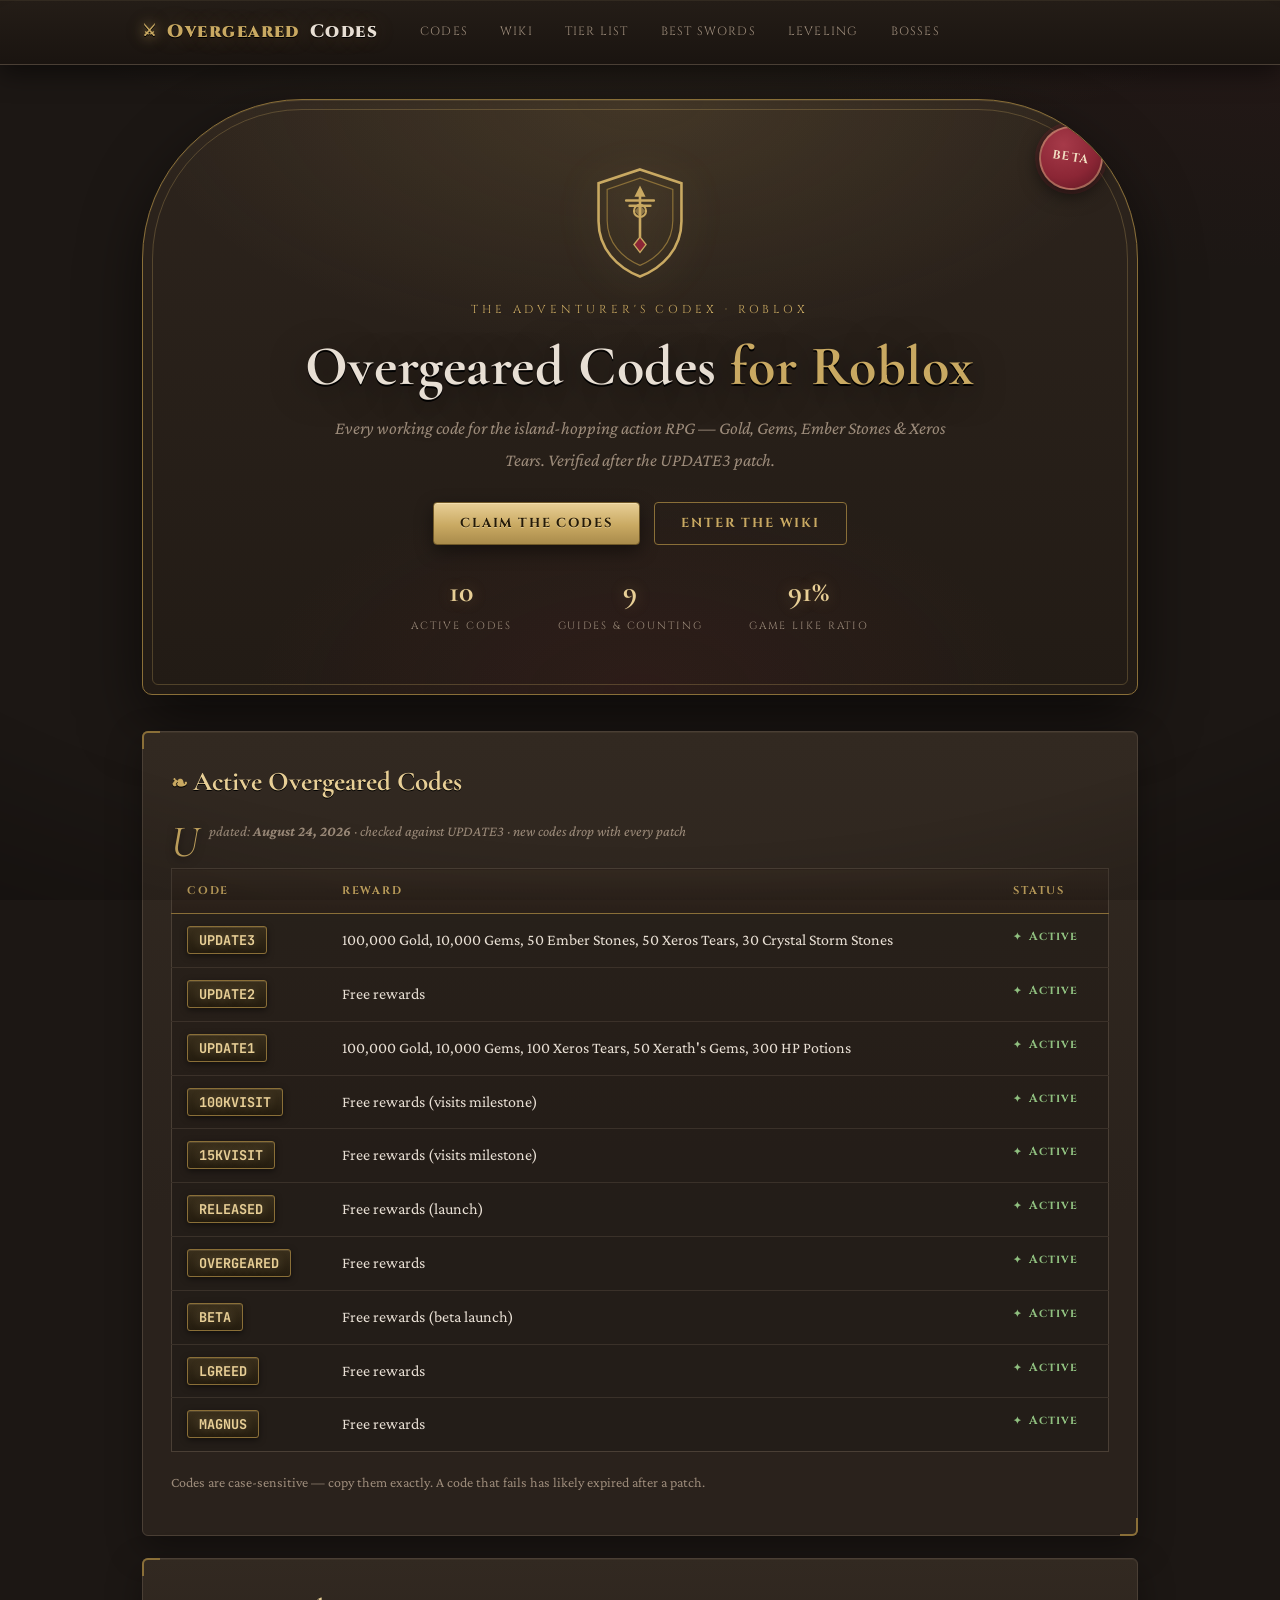
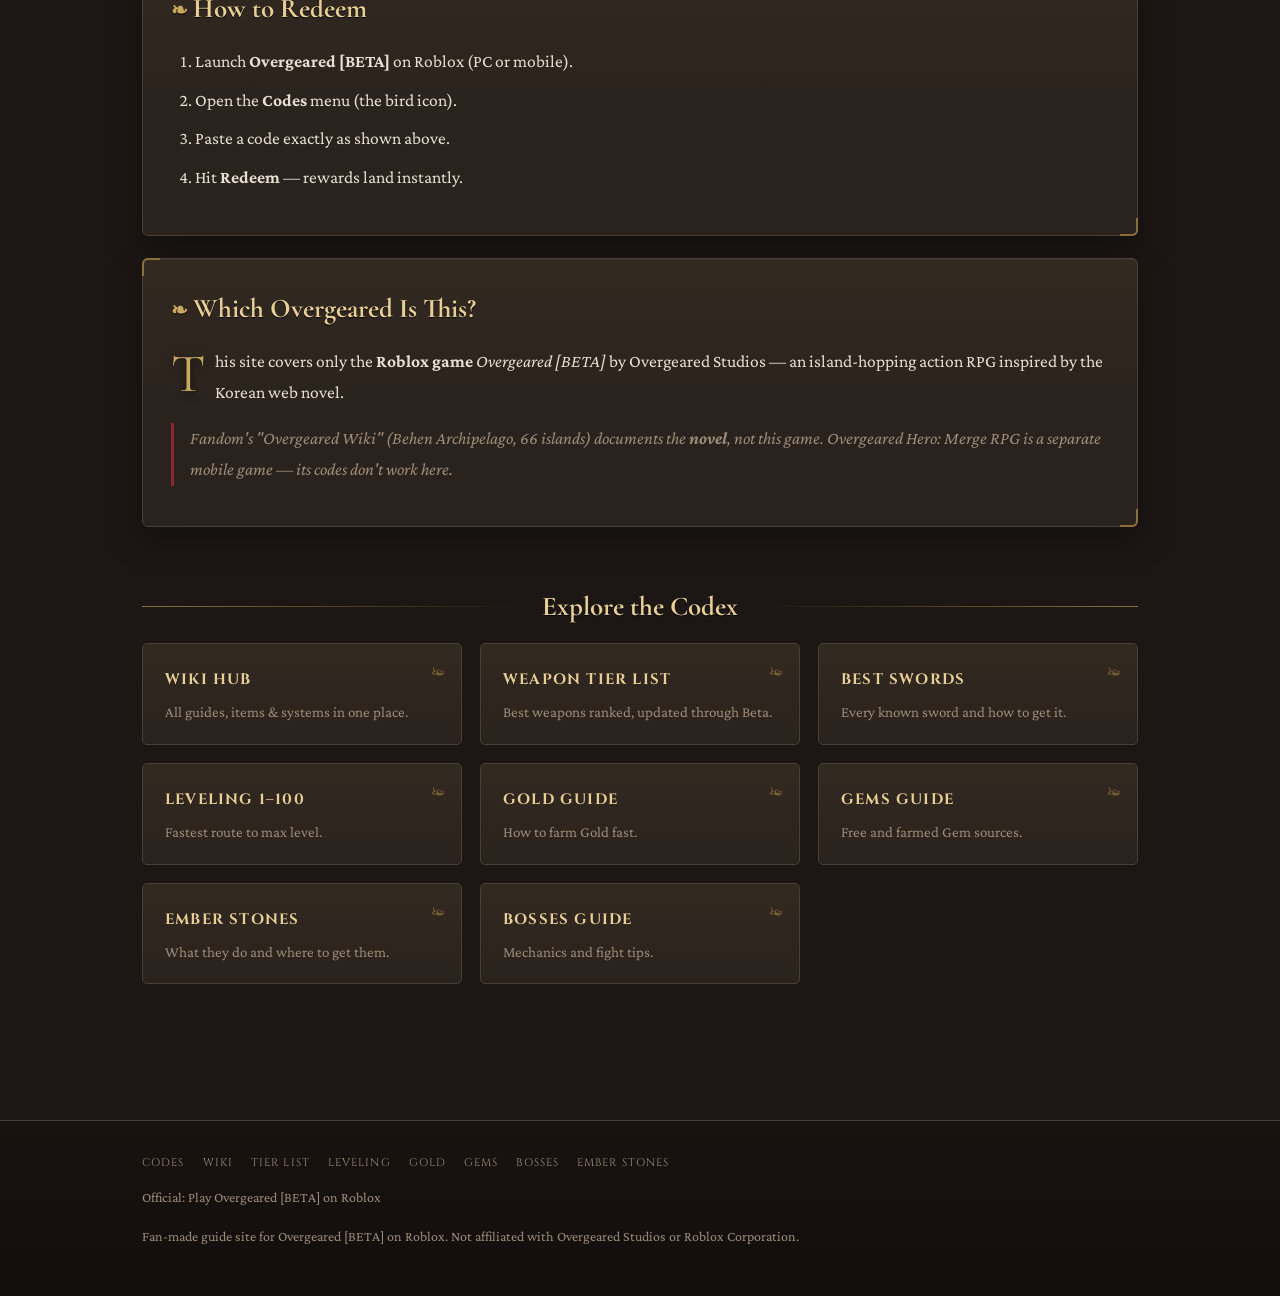
==== commit b6aa759f: "refactor: extract reusable template — framework/config/content layers - build.mjs (zero-dep Node): r" ====
--- a/index.html
+++ b/index.html
@@ -1,16 +1,31 @@
 <!DOCTYPE html>
 <html lang="en">
 <head>
+<!-- Google tag (gtag.js) -->
+<script async src="https://www.googletagmanager.com/gtag/js?id=G-T7TDFSM8E6"></script>
+<script>
+  window.dataLayer = window.dataLayer || [];
+  function gtag(){dataLayer.push(arguments);}
+  gtag('js', new Date());
+
+  gtag('config', 'G-T7TDFSM8E6');
+</script>
   <meta charset="UTF-8">
   <meta name="viewport" content="width=device-width, initial-scale=1.0">
   <title>Overgeared Codes (Roblox) — All Working Codes, August 2026</title>
   <meta name="description" content="All working Overgeared codes for Roblox, updated August 2026. Redeem for free Gold, Gems, Ember Stones and Xeros Tears. Full reward list and how to redeem.">
+  <meta property="og:type" content="website">
+  <meta property="og:site_name" content="OvergearedCodes">
+  <meta property="og:title" content="Overgeared Codes (Roblox) — All Working Codes, August 2026">
+  <meta property="og:description" content="All working Overgeared codes for Roblox, updated August 2026. Redeem for free Gold, Gems, Ember Stones and Xeros Tears. Full reward list and how to redeem.">
+  <meta property="og:url" content="https://overgeared-site.vercel.app/index.html">
+  <meta name="twitter:card" content="summary">
   <link rel="canonical" href="https://overgeared-site.vercel.app/index.html">
   <link rel="preconnect" href="https://fonts.googleapis.com">
   <link rel="preconnect" href="https://fonts.gstatic.com" crossorigin>
-  <link rel="stylesheet" href="https://fonts.googleapis.com/css2?family=Cormorant+Garamond:wght@600;700&family=Crimson+Pro:wght@400;600&family=Cinzel:wght@600;700;900&family=JetBrains+Mono:wght@700&display=swap">
+  <link rel="stylesheet" href="https://fonts.googleapis.com/css2?family=Cormorant+Garamond:wght@600;700&amp;family=Crimson+Pro:wght@400;600&amp;family=Cinzel:wght@600;700;900&amp;family=JetBrains+Mono:wght@700&amp;display=swap">
   <link rel="stylesheet" href="style.css">
-  <!-- GA snippet placeholder: add gtag in Level 5 -->
+  <link rel="stylesheet" href="theme.css">
 </head>
 <body>
   <header class="site-header">
@@ -56,12 +71,12 @@
       <span class="wax-seal">BETA</span>
     </div>
   </section>
+  <main>
 
-  <main>
     <!-- ═══════════ CODES ═══════════ -->
     <section id="codes" class="card">
       <h2>Active Overgeared Codes</h2>
-      <p class="meta-line">Updated <strong>August 24, 2026</strong> · checked against UPDATE3 · new codes drop with every patch</p>
+      <p class="meta-line">Updated: <strong>August 24, 2026</strong> · checked against UPDATE3 · new codes drop with every patch</p>
       <table>
         <tr><th>Code</th><th>Reward</th><th>Status</th></tr>
         <tr><td><span class="code">UPDATE3</span></td><td>100,000 Gold, 10,000 Gems, 50 Ember Stones, 50 Xeros Tears, 30 Crystal Storm Stones</td><td class="status-active">Active</td></tr>
@@ -105,6 +120,7 @@
       <a class="hub-card" href="./ember-stones.html"><h3>Ember Stones</h3><p>What they do and where to get them.</p></a>
       <a class="hub-card" href="./bosses.html"><h3>Bosses Guide</h3><p>Mechanics and fight tips.</p></a>
     </div>
+
   </main>
 
   <footer class="site-footer">
@@ -119,6 +135,7 @@
         <a href="./bosses.html">Bosses</a>
         <a href="./ember-stones.html">Ember Stones</a>
       </nav>
+      <p class="official-links">Official: <a href="https://www.roblox.com/games/110225666966515/Overgeared" target="_blank" rel="noopener">Play Overgeared [BETA] on Roblox</a></p>
       <p>Fan-made guide site for Overgeared [BETA] on Roblox. Not affiliated with Overgeared Studios or Roblox Corporation.</p>
     </div>
   </footer>
--- a/style.css
+++ b/style.css
@@ -1,6 +1,7 @@
 /* ═══════════════════════════════════════════════════════════
-   OVERGEARED CODES · The Adventurer's Codex
+   热词游戏站模板 · The Adventurer's Codex（框架层，游戏无关）
    西方奇幻古卷主题 — 红木 / 橡木 / 羊皮纸 / 黄铜 / 火漆
+   默认配色在此，换肤改 site.config.json 的 theme.vars
    ═══════════════════════════════════════════════════════════ */
 :root {
   --bg: #1C1714;            /* mahogany 红木 */
--- a/theme.css
+++ b/theme.css
@@ -0,0 +1,18 @@
+/* GENERATED by build.mjs — 来源 site.config.json 的 theme.vars，改配置重新构建，勿手改 */
+:root {
+  --bg: #1C1714;
+  --bg-alt: #251E19;
+  --panel: #2a221c;
+  --panel-2: #322921;
+  --fg: #E8DFD4;
+  --muted: #3D332B;
+  --muted-fg: #9C8B7A;
+  --border: #4A3F35;
+  --brass: #C9A962;
+  --brass-hi: #E8CF96;
+  --brass-deep: #8a6f38;
+  --crimson: #8B2635;
+  --gem: #7FB4C9;
+  --ok: #8FBF7F;
+  --bad: #C46A5A;
+}
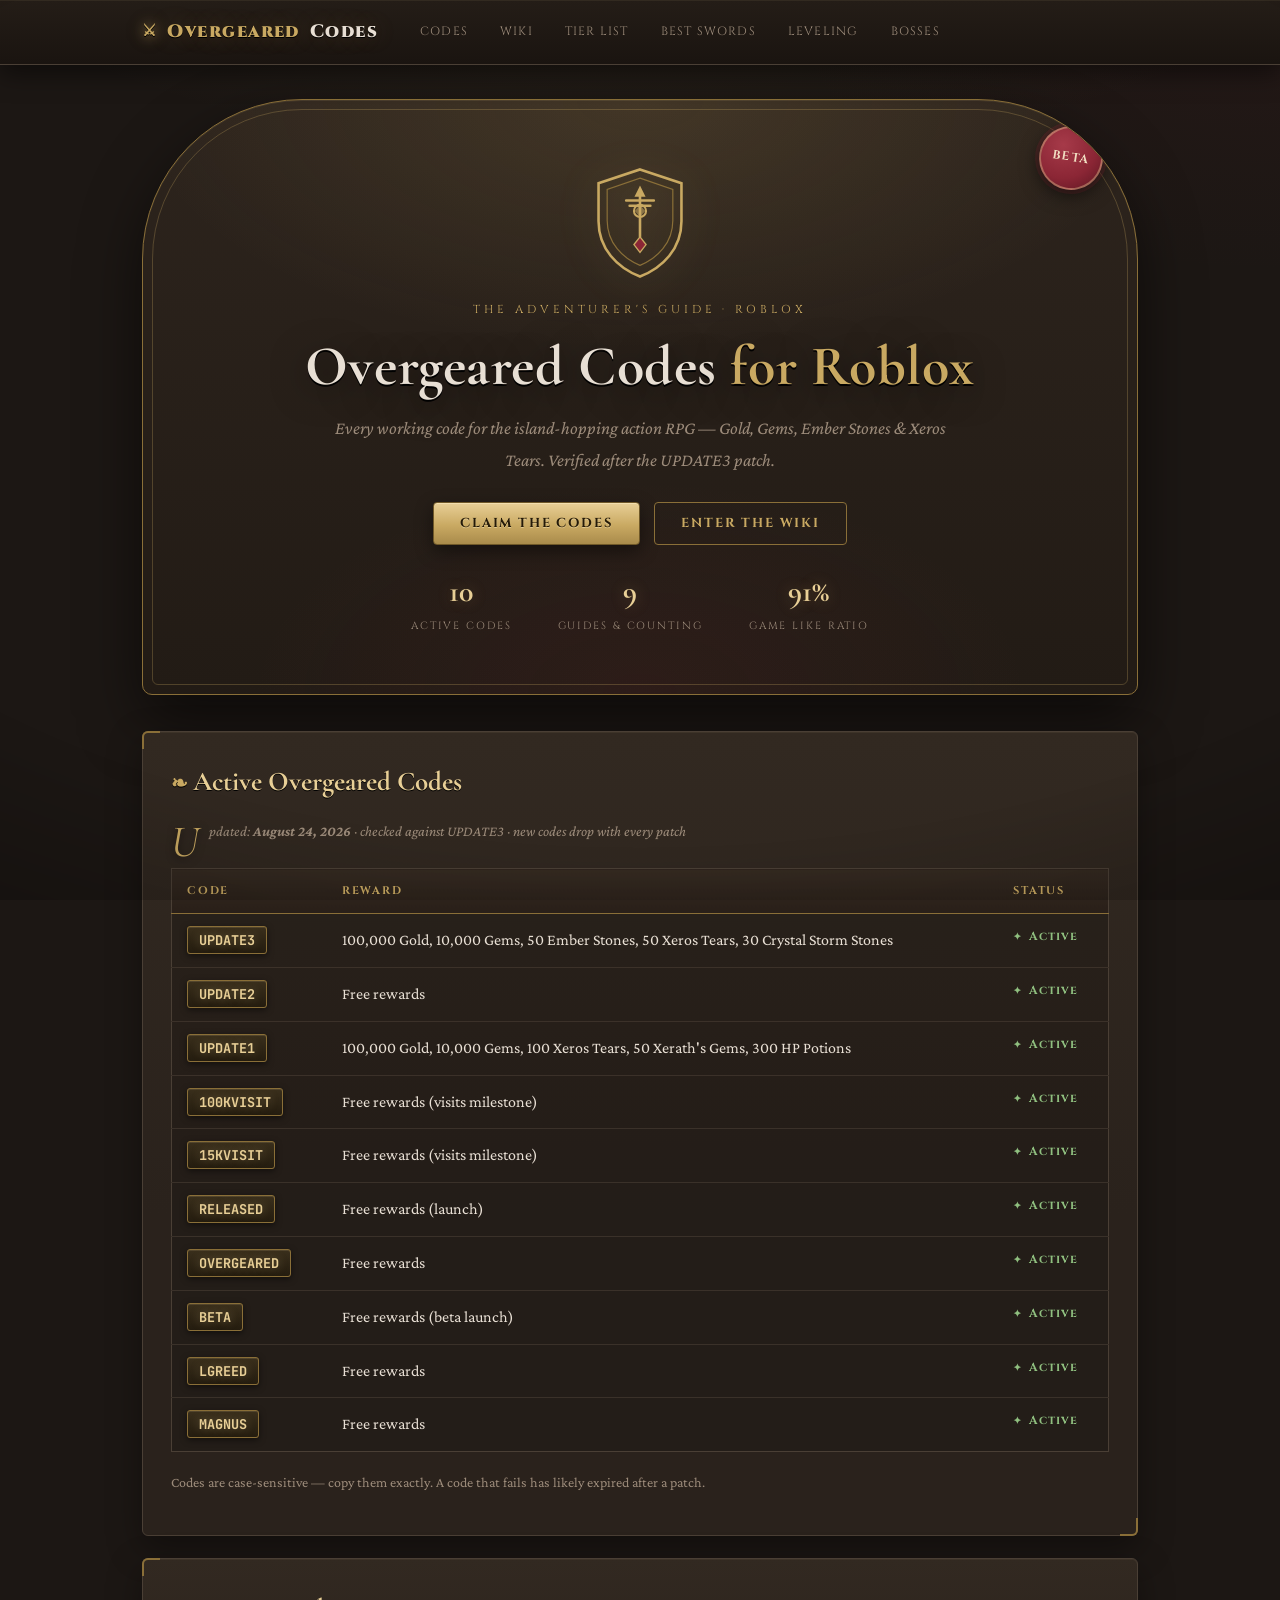
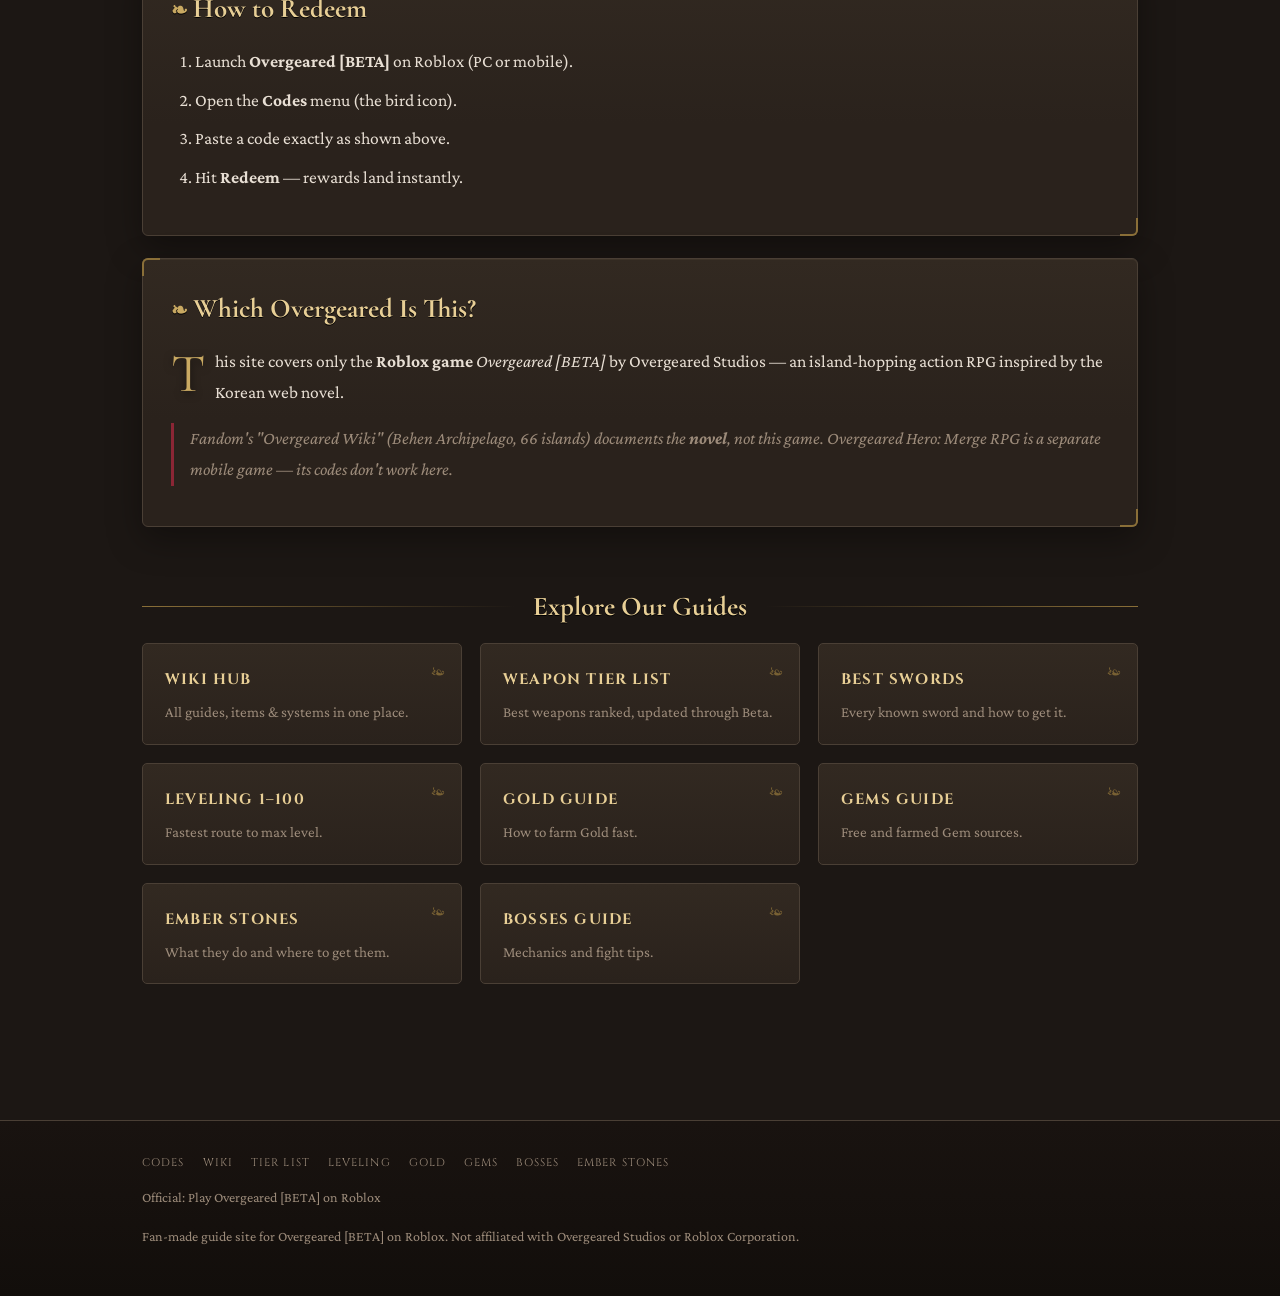
==== commit ae9cb506: "copy: replace obscure 'Codex' wording with plain 'Guides' on homepage" ====
--- a/index.html
+++ b/index.html
@@ -56,7 +56,7 @@
           <path d="M60 45l6 7-6 7-6-7 6-7Z" fill="#C9A962" opacity=".55"/>
         </svg>
       </div>
-      <p class="hero-overline">The Adventurer's Codex · Roblox</p>
+      <p class="hero-overline">The Adventurer's Guide · Roblox</p>
       <h1>Overgeared Codes <em>for Roblox</em></h1>
       <p class="hero-sub">Every working code for the island-hopping action RPG — Gold, Gems, Ember Stones &amp; Xeros Tears. Verified after the UPDATE3 patch.</p>
       <div class="hero-cta">
@@ -109,7 +109,7 @@
       <p class="disambig">Fandom's "Overgeared Wiki" (Behen Archipelago, 66 islands) documents the <strong>novel</strong>, not this game. <em>Overgeared Hero: Merge RPG</em> is a separate mobile game — its codes don't work here.</p>
     </section>
 
-    <h2 class="section-orn">Explore the Codex</h2>
+    <h2 class="section-orn">Explore Our Guides</h2>
     <div class="hub-grid">
       <a class="hub-card" href="./wiki.html"><h3>Wiki Hub</h3><p>All guides, items &amp; systems in one place.</p></a>
       <a class="hub-card" href="./tier-list.html"><h3>Weapon Tier List</h3><p>Best weapons ranked, updated through Beta.</p></a>
